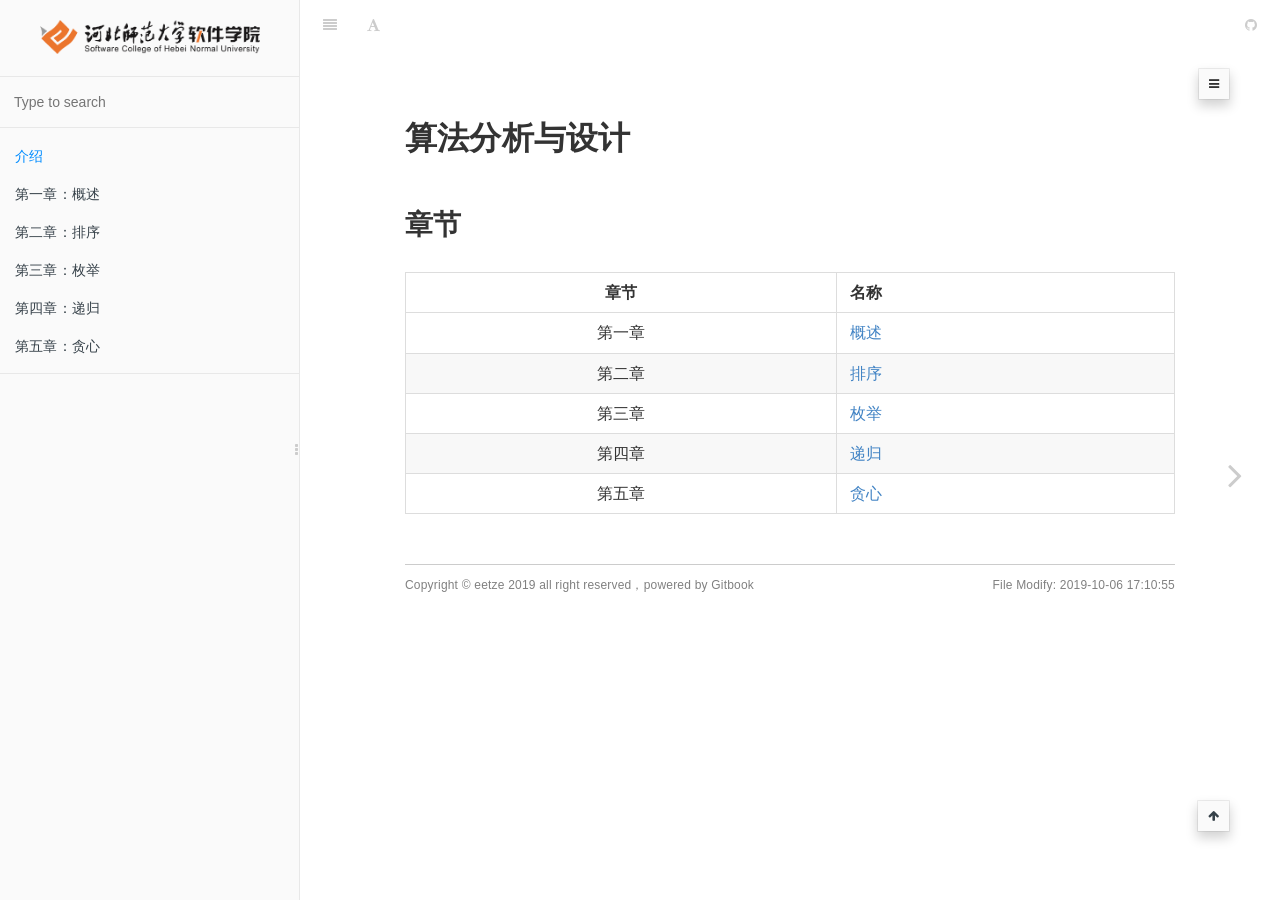
==== index.html @ c321160a "add line no" ====
<!DOCTYPE HTML>
<html lang="zh-hans" >
    <head>
        <title>介绍 · 算法分析与设计</title>
        <meta charset="UTF-8">
        <meta http-equiv="X-UA-Compatible" content="IE=edge" />
        <meta content="text/html; charset=utf-8" http-equiv="Content-Type">
        <meta name="description" content="">
        <meta name="generator" content="GitBook 3.0.0">
        <meta name="author" content="Eetze">
        
        
    
    <link rel="stylesheet" href="gitbook/style.css">

    
            
                
                <link rel="stylesheet" href="gitbook/gitbook-plugin-folding-chapters/folding-chapters.css">
                
            
                
                <link rel="stylesheet" href="gitbook/gitbook-plugin-prism/prism-ghcolors.css">
                
            
                
                <link rel="stylesheet" href="gitbook/gitbook-plugin-splitter/splitter.css">
                
            
                
                <link rel="stylesheet" href="gitbook/gitbook-plugin-search-plus/search.css">
                
            
                
                <link rel="stylesheet" href="gitbook/gitbook-plugin-anchor-navigation-ex/style/plugin.css">
                
            
                
                <link rel="stylesheet" href="gitbook/gitbook-plugin-fancybox/jquery.fancybox.css">
                
            
                
                <link rel="stylesheet" href="gitbook/gitbook-plugin-fancybox/jquery.fancybox-buttons.css">
                
            
                
                <link rel="stylesheet" href="gitbook/gitbook-plugin-insert-logo-link-style/plugin.css">
                
            
                
                <link rel="stylesheet" href="gitbook/gitbook-plugin-tbfed-pagefooter/footer.css">
                
            
                
                <link rel="stylesheet" href="gitbook/gitbook-plugin-code/plugin.css">
                
            
                
                <link rel="stylesheet" href="gitbook/gitbook-plugin-click-reveal/click_reveal.css">
                
            
                
                <link rel="stylesheet" href="gitbook/gitbook-plugin-accordion/accordion.css">
                
            
                
                <link rel="stylesheet" href="gitbook/gitbook-plugin-fontsettings/website.css">
                
            
        

    

    
        
        <link rel="stylesheet" href="styles/website.css">
        
    

        
    
    
    
    <meta name="HandheldFriendly" content="true"/>
    <meta name="viewport" content="width=device-width, initial-scale=1, user-scalable=no">
    <meta name="apple-mobile-web-app-capable" content="yes">
    <meta name="apple-mobile-web-app-status-bar-style" content="black">
    <link rel="apple-touch-icon-precomposed" sizes="152x152" href="gitbook/images/apple-touch-icon-precomposed-152.png">
    <link rel="shortcut icon" href="gitbook/images/favicon.ico" type="image/x-icon">

    
    <link rel="next" href="slides/ch01.html" />
    
    

    
        <link rel="shortcut icon" href='images/favicon.ico' type="image/x-icon">
    
    
        <link rel="bookmark" href='images/favicon.ico' type="image/x-icon">
    
    
        <link rel="apple-touch-icon" href='images/apple-touch-icon.png'>
    
    
        
        <link rel="apple-touch-icon" sizes="120x120" href="images/apple-touch-icon-120x120.png">
        
        <link rel="apple-touch-icon" sizes="180x180" href="images/apple-touch-icon-180x180.png">
        
    

    </head>
    <body>
        
<div class="book">
    <div class="book-summary">
        
            
<div id="book-search-input" role="search">
    <input type="text" placeholder="Type to search" />
</div>

            
                <nav role="navigation">
                


<ul class="summary">
    
    

    

    
        
        
    
        <li class="chapter active" data-level="1" data-path="./">
            
                <a href="./">
            
                    
                    介绍
            
                </a>
            

            
        </li>
    
        <li class="chapter " data-level="2" data-path="slides/ch01.html">
            
                <a href="slides/ch01.html">
            
                    
                    第一章：概述
            
                </a>
            

            
        </li>
    
        <li class="chapter " data-level="3" data-path="slides/ch02.html">
            
                <a href="slides/ch02.html">
            
                    
                    第二章：排序
            
                </a>
            

            
        </li>
    
        <li class="chapter " data-level="4" data-path="slides/ch03.html">
            
                <a href="slides/ch03.html">
            
                    
                    第三章：枚举
            
                </a>
            

            
        </li>
    
        <li class="chapter " data-level="5" data-path="slides/ch04.html">
            
                <a href="slides/ch04.html">
            
                    
                    第四章：递归
            
                </a>
            

            
        </li>
    
        <li class="chapter " data-level="6" data-path="slides/ch05.html">
            
                <a href="slides/ch05.html">
            
                    
                    第五章：贪心
            
                </a>
            

            
        </li>
    

    

    <li class="divider"></li>

    <li>
        <a href="https://www.gitbook.com" target="blank" class="gitbook-link">
            Published with GitBook
        </a>
    </li>
</ul>


                </nav>
            
        
    </div>

    <div class="book-body">
        
            <div class="body-inner">
                
                    

<div class="book-header" role="navigation">
    

    <!-- Title -->
    <h1>
        <i class="fa fa-circle-o-notch fa-spin"></i>
        <a href="." >介绍</a>
    </h1>
</div>




                    <div class="page-wrapper" tabindex="-1" role="main">
                        <div class="page-inner">
                            
<div class="search-plus" id="book-search-results">
    <div class="search-noresults">
    
                                <section class="normal markdown-section">
                                
                                <div id="anchor-navigation-ex-navbar"><i class="fa fa-navicon"></i><ul><li><span class="title-icon "></span><a href="#&#x7B97;&#x6CD5;&#x5206;&#x6790;&#x4E0E;&#x8BBE;&#x8BA1;"><b></b>&#x7B97;&#x6CD5;&#x5206;&#x6790;&#x4E0E;&#x8BBE;&#x8BA1;</a></li><ul><li><span class="title-icon "></span><a href="#&#x7AE0;&#x8282;"><b></b>&#x7AE0;&#x8282;</a></li></ul></ul></div><a href="#&#x7B97;&#x6CD5;&#x5206;&#x6790;&#x4E0E;&#x8BBE;&#x8BA1;" id="anchorNavigationExGoTop"><i class="fa fa-arrow-up"></i></a><h1 id="&#x7B97;&#x6CD5;&#x5206;&#x6790;&#x4E0E;&#x8BBE;&#x8BA1;"><a name="&#x7B97;&#x6CD5;&#x5206;&#x6790;&#x4E0E;&#x8BBE;&#x8BA1;" class="anchor-navigation-ex-anchor" href="#&#x7B97;&#x6CD5;&#x5206;&#x6790;&#x4E0E;&#x8BBE;&#x8BA1;"><i class="fa fa-link" aria-hidden="true"></i></a>&#x7B97;&#x6CD5;&#x5206;&#x6790;&#x4E0E;&#x8BBE;&#x8BA1;</h1>
<h2 id="&#x7AE0;&#x8282;"><a name="&#x7AE0;&#x8282;" class="anchor-navigation-ex-anchor" href="#&#x7AE0;&#x8282;"><i class="fa fa-link" aria-hidden="true"></i></a>&#x7AE0;&#x8282;</h2>
<table>
<thead>
<tr>
<th style="text-align:center">&#x7AE0;&#x8282;</th>
<th style="text-align:left">&#x540D;&#x79F0;</th>
</tr>
</thead>
<tbody>
<tr>
<td style="text-align:center">&#x7B2C;&#x4E00;&#x7AE0;</td>
<td style="text-align:left"><a href="slides/ch01.html">&#x6982;&#x8FF0;</a></td>
</tr>
<tr>
<td style="text-align:center">&#x7B2C;&#x4E8C;&#x7AE0;</td>
<td style="text-align:left"><a href="slides/ch02.html">&#x6392;&#x5E8F;</a></td>
</tr>
<tr>
<td style="text-align:center">&#x7B2C;&#x4E09;&#x7AE0;</td>
<td style="text-align:left"><a href="slides/ch03.html">&#x679A;&#x4E3E;</a></td>
</tr>
<tr>
<td style="text-align:center">&#x7B2C;&#x56DB;&#x7AE0;</td>
<td style="text-align:left"><a href="slides/ch04.html">&#x9012;&#x5F52;</a></td>
</tr>
<tr>
<td style="text-align:center">&#x7B2C;&#x4E94;&#x7AE0;</td>
<td style="text-align:left"><a href="slides/ch05.html">&#x8D2A;&#x5FC3;</a></td>
</tr>
</tbody>
</table>
<footer class="page-footer"><span class="copyright">Copyright &#xA9; eetze 2019 all right reserved&#xFF0C;powered by Gitbook</span><span class="footer-modification">File Modify: 
2019-10-06 17:10:55
</span></footer>
                                
                                </section>
                            
    </div>
    <div class="search-results">
        <div class="has-results">
            
            <h1 class="search-results-title"><span class='search-results-count'></span> results matching "<span class='search-query'></span>"</h1>
            <ul class="search-results-list"></ul>
            
        </div>
        <div class="no-results">
            
            <h1 class="search-results-title">No results matching "<span class='search-query'></span>"</h1>
            
        </div>
    </div>
</div>

                        </div>
                    </div>
                
            </div>

            
                
                
                <a href="slides/ch01.html" class="navigation navigation-next navigation-unique" aria-label="Next page: 第一章：概述">
                    <i class="fa fa-angle-right"></i>
                </a>
                
            
        
    </div>

    <script>
        var gitbook = gitbook || [];
        gitbook.push(function() {
            gitbook.page.hasChanged({"page":{"title":"介绍","level":"1","depth":0,"next":{"title":"第一章：概述","level":"2","depth":0,"path":"slides/ch01.md","ref":"slides/ch01.md","articles":[]},"dir":"ltr"},"config":{"plugins":["favicon","-sharing","folding-chapters","-highlight","prism","prism-themes","splitter","-lunr","-search","search-plus","github","anchor-navigation-ex","fancybox","insert-logo-link-style","mathjax","tbfed-pagefooter@^0.0.1","code","click-reveal","accordion","livereload"],"styles":{"website":"styles/website.css"},"pluginsConfig":{"tbfed-pagefooter":{"copyright":"Copyright © eetze 2019"},"prism":{"css":["prism-themes/themes/prism-ghcolors.css"],"lang":{"Java":"java","XML":"xml"}},"fancybox":{"helpers":{"buttons":{}}},"github":{"url":"https://github.com/edu2act/course-algorithm"},"livereload":{},"splitter":{},"accordion":{},"insert-logo-link-style":{"src":"images/logo.png","style":"background: none; width: 220px;","link":"http://github.com/edu2act","target":""},"code":{"copyButtons":true},"fontsettings":{"theme":"white","family":"sans","size":2},"folding-chapters":{},"click-reveal":{},"anchor-navigation-ex":{"associatedWithSummary":false,"showLevel":false,"multipleH1":false,"float":{"floatIcon":"fa fa-navicon","level1Icon":"","level2Icon":"","level3Icon":"","showLevelIcon":false},"mode":"float","pageTop":{"level1Icon":"","level2Icon":"","level3Icon":"","showLevelIcon":false},"printLog":false,"showGoTop":true},"favicon":{"shortcut":"images/favicon.ico","bookmark":"images/favicon.ico","appleTouch":"images/apple-touch-icon.png","appleTouchMore":{"120x120":"images/apple-touch-icon-120x120.png","180x180":"images/apple-touch-icon-180x180.png"}},"prism-themes":{},"mathjax":{"forceSVG":false,"version":"2.6-latest"},"theme-default":{"showLevel":false,"styles":{"website":"styles/website.css","pdf":"styles/pdf.css","epub":"styles/epub.css","mobi":"styles/mobi.css","ebook":"styles/ebook.css","print":"styles/print.css"}},"search-plus":{}},"theme":"default","author":"Eetze","pdf":{"pageNumbers":true,"fontSize":12,"fontFamily":"Arial","paperSize":"a4","chapterMark":"pagebreak","pageBreaksBefore":"/","margin":{"right":62,"left":62,"top":56,"bottom":56}},"structure":{"langs":"LANGS.md","readme":"README.md","glossary":"GLOSSARY.md","summary":"SUMMARY.md"},"variables":{},"title":"算法分析与设计","language":"zh-hans","gitbook":">=3.0.0","description":"算法分析与设计"},"file":{"path":"README.md","mtime":"2019-10-06T09:10:55.022Z","type":"markdown"},"gitbook":{"version":"3.0.0","time":"2019-10-08T08:25:21.121Z"},"basePath":".","book":{"language":""}});
        });
    </script>
</div>

        
    <script src="gitbook/gitbook.js"></script>
    <script src="gitbook/theme.js"></script>
    
        
        <script src="gitbook/gitbook-plugin-folding-chapters/folding-chapters.js"></script>
        
    
        
        <script src="gitbook/gitbook-plugin-splitter/splitter.js"></script>
        
    
        
        <script src="gitbook/gitbook-plugin-search-plus/jquery.mark.min.js"></script>
        
    
        
        <script src="gitbook/gitbook-plugin-search-plus/search.js"></script>
        
    
        
        <script src="gitbook/gitbook-plugin-github/plugin.js"></script>
        
    
        
        <script src="gitbook/gitbook-plugin-fancybox/jquery.min.js"></script>
        
    
        
        <script src="gitbook/gitbook-plugin-fancybox/jquery.mousewheel.pack.js"></script>
        
    
        
        <script src="gitbook/gitbook-plugin-fancybox/jquery.fancybox.pack.js"></script>
        
    
        
        <script src="gitbook/gitbook-plugin-fancybox/jquery.fancybox-buttons.js"></script>
        
    
        
        <script src="gitbook/gitbook-plugin-fancybox/plugin.js"></script>
        
    
        
        <script src="gitbook/gitbook-plugin-insert-logo-link-style/plugin.js"></script>
        
    
        
        <script src="https://cdn.mathjax.org/mathjax/2.6-latest/MathJax.js?config=TeX-AMS-MML_HTMLorMML"></script>
        
    
        
        <script src="gitbook/gitbook-plugin-mathjax/plugin.js"></script>
        
    
        
        <script src="gitbook/gitbook-plugin-code/plugin.js"></script>
        
    
        
        <script src="gitbook/gitbook-plugin-click-reveal/click_reveal.js"></script>
        
    
        
        <script src="gitbook/gitbook-plugin-accordion/accordionSelector.js"></script>
        
    
        
        <script src="gitbook/gitbook-plugin-livereload/plugin.js"></script>
        
    
        
        <script src="gitbook/gitbook-plugin-fontsettings/buttons.js"></script>
        
    

    </body>
</html>
---- gitbook/gitbook-plugin-folding-chapters/folding-chapters.css ----
.book .book-summary .chapter > .articles {
	overflow: hidden;
	max-height: 0px;
}

.book .book-summary .chapter.expanded > .articles {
	max-height: 9999px;
}

.book .book-summary ul.summary li a,
.book .book-summary ul.summary li span {
	cursor: pointer;
}

.book .book-summary .exc-trigger:before {
  	content: "\f054";
}

.book .book-summary .expanded > a .exc-trigger:before,
.book .book-summary .expanded > span .exc-trigger:before {
	content: "\f078";
}
---- gitbook/gitbook-plugin-splitter/splitter.css ----
.divider-content-summary {
    position: absolute;
    top: 0;
    right: 0;
    height: 100%;
    width: 5px;
	display: table;
	cursor: col-resize;
    color: #ccc;
    -webkit-transition: color 350ms ease;
    -moz-transition: color 350ms ease;
    -o-transition: color 350ms ease;
    transition: color 350ms ease
}
.divider-content-summary:hover {
    color: #444;
}
    .divider-content-summary__icon {
        display: table-cell;
        vertical-align: middle;
        text-align: center;
    }
---- gitbook/gitbook-plugin-search-plus/search.css ----
/*
    This CSS only styled the search results section, not the search input
    It defines the basic interraction to hide content when displaying results, etc
*/
#book-search-input {
  background: inherit;
}
#book-search-results .search-results {
  display: none;
}
#book-search-results .search-results ul.search-results-list {
  list-style-type: none;
  padding-left: 0;
}
#book-search-results .search-results ul.search-results-list li {
  margin-bottom: 1.5rem;
  padding-bottom: 0.5rem;
  /* Highlight results */
}
#book-search-results .search-results ul.search-results-list li p em {
  background-color: rgba(255, 220, 0, 0.4);
  font-style: normal;
}
#book-search-results .search-results .no-results {
  display: none;
}
#book-search-results.open .search-results {
  display: block;
}
#book-search-results.open .search-noresults {
  display: none;
}
#book-search-results.no-results .search-results .has-results {
  display: none;
}
#book-search-results.no-results .search-results .no-results {
  display: block;
}
#book-search-results span.search-highlight-keyword {
  background: #ff0;
}
#book-search-results.search-plus .search-results .has-results .search-results-item {
  color: inherit;
}
---- gitbook/gitbook-plugin-anchor-navigation-ex/style/plugin.css ----
/** 浮动导航 */
#anchor-navigation-ex-navbar {
    background-color: #fafafa;
    border: 1px solid rgba(0, 0, 0, .07);
    border-radius: 1px;
    -webkit-box-shadow: 0 6px 12px rgba(0, 0, 0, .175);
    box-shadow: 0 6px 12px rgba(0, 0, 0, .175);
    background-clip: padding-box;
    padding: 5px 10px;
    position: fixed;
    /*background-color: rgba(255,255,255,0.98);*/
    right: 50px;
    top: 68px;
    font-size: 12px;
    white-space: nowrap;
    z-index: 999;
    cursor: pointer;
    text-align: right;
    max-height: 70%;
    overflow-y: auto;
    overflow-x: hidden;
}

#anchor-navigation-ex-navbar ul {
    display: none;
    text-align: left;
    padding-right: 10px;
    padding-left: 10px;
    list-style-type: none;
}

#anchor-navigation-ex-navbar:hover ul {
    display: block;
}

#anchor-navigation-ex-navbar ul li a {
    text-decoration: none;
    border-bottom: none;
    font-size: 14px;
    color: #364149;
    background: 0 0;
    text-overflow: ellipsis;
    overflow: hidden;
    white-space: nowrap;
    position: relative;
}

#anchor-navigation-ex-navbar ul li a:hover {
    text-decoration: underline;
}

#anchor-navigation-ex-navbar ul li .title-icon {
    padding-right: 4px;
}

/*对应官网皮肤主题颜色*/
.book.color-theme-1 #anchor-navigation-ex-navbar {
    background-color: #111111;
    border-color: #7e888b;
    color: #afa790;
}

.book.color-theme-1 #anchor-navigation-ex-navbar ul li a {
    color: #877f6a;
}

.book.color-theme-2 #anchor-navigation-ex-navbar {
    background-color: #2d3143;
    border-color: #272a3a;
    color: #bcc1d2;
}

.book.color-theme-2 #anchor-navigation-ex-navbar ul li a {
    color: #c1c6d7;
}

/* 返回顶部 */
#anchorNavigationExGoTop {
    position: fixed;
    right: 50px;
    bottom: 68px;
    background-color: #fafafa;
    border: 1px solid rgba(0, 0, 0, .07);
    border-radius: 1px;
    -webkit-box-shadow: 0 6px 12px rgba(0, 0, 0, .175);
    box-shadow: 0 6px 12px rgba(0, 0, 0, .175);
    background-clip: padding-box;
    z-index: 999;
    cursor: pointer;
    font-size: 12px;
    padding: 5px 10px;
    color: #364149;
}
/*对应官网皮肤主题颜色*/
.book.color-theme-1 #anchorNavigationExGoTop {
    background-color: #111111;
    border-color: #7e888b;
    color: #afa790;
}

.book.color-theme-2 #anchorNavigationExGoTop {
    background-color: #2d3143;
    border-color: #272a3a;
    color: #bcc1d2;
}

a.anchor-navigation-ex-anchor {
    color: inherit !important;
    display: none;
    margin-left: -30px;
    padding-left: 40px;
    cursor: pointer;
    position: absolute;
    top: 0;
    left: 0;
    bottom: 0;
}

a.anchor-navigation-ex-anchor i {
    margin-left: -30px;
    /*color: #000;*/
    vertical-align: middle;
    font-size: 16px !important;
}

h1, h2, h3, h4, h5, h6 {
    position: relative;
}

h1:hover a.anchor-navigation-ex-anchor, h2:hover a.anchor-navigation-ex-anchor, h3:hover a.anchor-navigation-ex-anchor,
h4:hover a.anchor-navigation-ex-anchor, h5:hover a.anchor-navigation-ex-anchor, h6:hover a.anchor-navigation-ex-anchor {
    display: inline-block;
}

.book .book-body .page-wrapper .page-inner section.normal {
    overflow: visible;
}

/* 页面内顶部固定导航  */
#anchor-navigation-ex-pagetop-navbar{
    border: 1px solid rgba(0, 0, 0, .07);
    border-radius: 1px;
    background-clip: padding-box;
    padding: 5px 10px;
    background-color: #fafafa;
    font-size: 12px;
}

#anchor-navigation-ex-pagetop-navbar ul {
    text-align: left;
    padding-right: 10px;
    padding-left: 10px;
    list-style-type: none;
}

#anchor-navigation-ex-pagetop-navbar:hover ul {
    display: block;
}

#anchor-navigation-ex-pagetop-navbar ul li a {
    text-decoration: none;
    border-bottom: none;
    font-size: 14px;
    color: #364149;
    background: 0 0;
    text-overflow: ellipsis;
    overflow: hidden;
    white-space: nowrap;
    position: relative;
}

#anchor-navigation-ex-pagetop-navbar ul li a:hover {
    text-decoration: underline;
}

#anchor-navigation-ex-pagetop-navbar ul li .title-icon {
    padding-right: 4px;
}

/*对应官网皮肤主题颜色*/
.book.color-theme-1 #anchor-navigation-ex-pagetop-navbar {
    background-color: #111111;
    border-color: #7e888b;
    color: #afa790;
}

.book.color-theme-1 #anchor-navigation-ex-pagetop-navbar ul li a {
    color: #877f6a;
}

.book.color-theme-2 #anchor-navigation-ex-pagetop-navbar {
    background-color: #2d3143;
    border-color: #272a3a;
    color: #bcc1d2;
}

.book.color-theme-2 #anchor-navigation-ex-pagetop-navbar ul li a {
    color: #c1c6d7;
}
---- gitbook/gitbook-plugin-insert-logo-link-style/plugin.css ----
.book .book-summary .book-logo {
    display: block;
    text-align: center;
    padding: 20px;
}
---- gitbook/gitbook-plugin-tbfed-pagefooter/footer.css ----
.page-footer {
  margin-top: 50px;
  border-top: 1px solid #ccc;
  overflow: hidden;
  padding: 10px 0;
  font-size: 12px;
  color: #808080;
}
.page-footer a {
  color: #808080!important;
  text-decoration: underline!important;
}
.footer-modification {
  float: right;
}
---- gitbook/gitbook-plugin-code/plugin.css ----
#code-textarea {
  height: 0;
  position: fixed;
  top: -1000px;
  width: 0;
}

.code-wrapper {
  position: relative;
}

.code-wrapper i {
  color: #c1c7cd;
  cursor: pointer;
  font-size: 12px;
  font-weight: bold;
  position: absolute;
  right: 1em;
  top: 1em;
}

.code-wrapper pre {
  background: #f7f8f9;
  border-radius: 3px;
  counter-reset: line;
  font-size: 15px;
}

.code-wrapper pre > code > span.code-line:before {
  counter-increment: line;
  color: #c1c7cd;
  content: counter(line);
  display: inline-block;
  font-size: 12px;
  margin-right: 1.5em;
  width: 1em;
}
---- gitbook/gitbook-plugin-accordion/accordion.css ----
.accordion {
	max-height: 500px;
	margin-bottom: 5px;
	border: 1px solid #e8e8e8;
	overflow: hidden;
	transition: max-height 250ms ease-out;
}

.accordionClose {
	max-height: 32px;
}

.accordionButton {
	display: flex;
	justify-content: space-between;
	height: 30px;
	padding: 2px 10px 0px 10px;
	background-color: #fafafa;
	border: 0px;
	text-align: left;
	cursor: pointer;
}

.accordionTitle {
	display: flex;
	align-items: center;
	color: #808080;
}

.accordionSpinnerBox {
	padding-top: 10px;
	transform: rotate(0deg);
	transition: all 250ms linear;
}


.accordionClose .accordionSpinnerBox {
	transform: rotate(-180deg);
	padding-top: 13px;
}

.accordionSpinner {
	width: 10px;
	height: 10px;
	border-left: 2px solid black;
	border-top: 2px solid black;
	transform: rotate(45deg);
}

.accordionContent {
	margin: 10px;
	min-height: 10px;
	max-height: 450px;
	overflow: auto;
}
---- gitbook/gitbook-plugin-fontsettings/website.css ----
/*
 * Theme 1
 */
.color-theme-1 .dropdown-menu {
  background-color: #111111;
  border-color: #7e888b;
}
.color-theme-1 .dropdown-menu .dropdown-caret .caret-inner {
  border-bottom: 9px solid #111111;
}
.color-theme-1 .dropdown-menu .buttons {
  border-color: #7e888b;
}
.color-theme-1 .dropdown-menu .button {
  color: #afa790;
}
.color-theme-1 .dropdown-menu .button:hover {
  color: #73553c;
}
/*
 * Theme 2
 */
.color-theme-2 .dropdown-menu {
  background-color: #2d3143;
  border-color: #272a3a;
}
.color-theme-2 .dropdown-menu .dropdown-caret .caret-inner {
  border-bottom: 9px solid #2d3143;
}
.color-theme-2 .dropdown-menu .buttons {
  border-color: #272a3a;
}
.color-theme-2 .dropdown-menu .button {
  color: #62677f;
}
.color-theme-2 .dropdown-menu .button:hover {
  color: #f4f4f5;
}
.book .book-header .font-settings .font-enlarge {
  line-height: 30px;
  font-size: 1.4em;
}
.book .book-header .font-settings .font-reduce {
  line-height: 30px;
  font-size: 1em;
}
.book.color-theme-1 .book-body {
  color: #704214;
  background: #f3eacb;
}
.book.color-theme-1 .book-body .page-wrapper .page-inner section {
  background: #f3eacb;
}
.book.color-theme-2 .book-body {
  color: #bdcadb;
  background: #1c1f2b;
}
.book.color-theme-2 .book-body .page-wrapper .page-inner section {
  background: #1c1f2b;
}
.book.font-size-0 .book-body .page-inner section {
  font-size: 1.2rem;
}
.book.font-size-1 .book-body .page-inner section {
  font-size: 1.4rem;
}
.book.font-size-2 .book-body .page-inner section {
  font-size: 1.6rem;
}
.book.font-size-3 .book-body .page-inner section {
  font-size: 2.2rem;
}
.book.font-size-4 .book-body .page-inner section {
  font-size: 4rem;
}
.book.font-family-0 {
  font-family: Georgia, serif;
}
.book.font-family-1 {
  font-family: "Helvetica Neue", Helvetica, Arial, sans-serif;
}
.book.color-theme-1 .book-body .page-wrapper .page-inner section.normal {
  color: #704214;
}
.book.color-theme-1 .book-body .page-wrapper .page-inner section.normal a {
  color: inherit;
}
.book.color-theme-1 .book-body .page-wrapper .page-inner section.normal h1,
.book.color-theme-1 .book-body .page-wrapper .page-inner section.normal h2,
.book.color-theme-1 .book-body .page-wrapper .page-inner section.normal h3,
.book.color-theme-1 .book-body .page-wrapper .page-inner section.normal h4,
.book.color-theme-1 .book-body .page-wrapper .page-inner section.normal h5,
.book.color-theme-1 .book-body .page-wrapper .page-inner section.normal h6 {
  color: inherit;
}
.book.color-theme-1 .book-body .page-wrapper .page-inner section.normal h1,
.book.color-theme-1 .book-body .page-wrapper .page-inner section.normal h2 {
  border-color: inherit;
}
.book.color-theme-1 .book-body .page-wrapper .page-inner section.normal h6 {
  color: inherit;
}
.book.color-theme-1 .book-body .page-wrapper .page-inner section.normal hr {
  background-color: inherit;
}
.book.color-theme-1 .book-body .page-wrapper .page-inner section.normal blockquote {
  border-color: inherit;
}
.book.color-theme-1 .book-body .page-wrapper .page-inner section.normal pre,
.book.color-theme-1 .book-body .page-wrapper .page-inner section.normal code {
  background: #fdf6e3;
  color: #657b83;
  border-color: #f8df9c;
}
.book.color-theme-1 .book-body .page-wrapper .page-inner section.normal .highlight {
  background-color: inherit;
}
.book.color-theme-1 .book-body .page-wrapper .page-inner section.normal table th,
.book.color-theme-1 .book-body .page-wrapper .page-inner section.normal table td {
  border-color: #f5d06c;
}
.book.color-theme-1 .book-body .page-wrapper .page-inner section.normal table tr {
  color: inherit;
  background-color: #fdf6e3;
  border-color: #444444;
}
.book.color-theme-1 .book-body .page-wrapper .page-inner section.normal table tr:nth-child(2n) {
  background-color: #fbeecb;
}
.book.color-theme-2 .book-body .page-wrapper .page-inner section.normal {
  color: #bdcadb;
}
.book.color-theme-2 .book-body .page-wrapper .page-inner section.normal a {
  color: #3eb1d0;
}
.book.color-theme-2 .book-body .page-wrapper .page-inner section.normal h1,
.book.color-theme-2 .book-body .page-wrapper .page-inner section.normal h2,
.book.color-theme-2 .book-body .page-wrapper .page-inner section.normal h3,
.book.color-theme-2 .book-body .page-wrapper .page-inner section.normal h4,
.book.color-theme-2 .book-body .page-wrapper .page-inner section.normal h5,
.book.color-theme-2 .book-body .page-wrapper .page-inner section.normal h6 {
  color: #fffffa;
}
.book.color-theme-2 .book-body .page-wrapper .page-inner section.normal h1,
.book.color-theme-2 .book-body .page-wrapper .page-inner section.normal h2 {
  border-color: #373b4e;
}
.book.color-theme-2 .book-body .page-wrapper .page-inner section.normal h6 {
  color: #373b4e;
}
.book.color-theme-2 .book-body .page-wrapper .page-inner section.normal hr {
  background-color: #373b4e;
}
.book.color-theme-2 .book-body .page-wrapper .page-inner section.normal blockquote {
  border-color: #373b4e;
}
.book.color-theme-2 .book-body .page-wrapper .page-inner section.normal pre,
.book.color-theme-2 .book-body .page-wrapper .page-inner section.normal code {
  color: #9dbed8;
  background: #2d3143;
  border-color: #2d3143;
}
.book.color-theme-2 .book-body .page-wrapper .page-inner section.normal .highlight {
  background-color: #282a39;
}
.book.color-theme-2 .book-body .page-wrapper .page-inner section.normal table th,
.book.color-theme-2 .book-body .page-wrapper .page-inner section.normal table td {
  border-color: #3b3f54;
}
.book.color-theme-2 .book-body .page-wrapper .page-inner section.normal table tr {
  color: #b6c2d2;
  background-color: #2d3143;
  border-color: #3b3f54;
}
.book.color-theme-2 .book-body .page-wrapper .page-inner section.normal table tr:nth-child(2n) {
  background-color: #35394b;
}
.book.color-theme-1 .book-header {
  color: #afa790;
  background: transparent;
}
.book.color-theme-1 .book-header .btn {
  color: #afa790;
}
.book.color-theme-1 .book-header .btn:hover {
  color: #73553c;
  background: none;
}
.book.color-theme-1 .book-header h1 {
  color: #704214;
}
.book.color-theme-2 .book-header {
  color: #7e888b;
  background: transparent;
}
.book.color-theme-2 .book-header .btn {
  color: #3b3f54;
}
.book.color-theme-2 .book-header .btn:hover {
  color: #fffff5;
  background: none;
}
.book.color-theme-2 .book-header h1 {
  color: #bdcadb;
}
.book.color-theme-1 .book-body .navigation {
  color: #afa790;
}
.book.color-theme-1 .book-body .navigation:hover {
  color: #73553c;
}
.book.color-theme-2 .book-body .navigation {
  color: #383f52;
}
.book.color-theme-2 .book-body .navigation:hover {
  color: #fffff5;
}
/*
 * Theme 1
 */
.book.color-theme-1 .book-summary {
  color: #afa790;
  background: #111111;
  border-right: 1px solid rgba(0, 0, 0, 0.07);
}
.book.color-theme-1 .book-summary .book-search {
  background: transparent;
}
.book.color-theme-1 .book-summary .book-search input,
.book.color-theme-1 .book-summary .book-search input:focus {
  border: 1px solid transparent;
}
.book.color-theme-1 .book-summary ul.summary li.divider {
  background: #7e888b;
  box-shadow: none;
}
.book.color-theme-1 .book-summary ul.summary li i.fa-check {
  color: #33cc33;
}
.book.color-theme-1 .book-summary ul.summary li.done > a {
  color: #877f6a;
}
.book.color-theme-1 .book-summary ul.summary li a,
.book.color-theme-1 .book-summary ul.summary li span {
  color: #877f6a;
  background: transparent;
  font-weight: normal;
}
.book.color-theme-1 .book-summary ul.summary li.active > a,
.book.color-theme-1 .book-summary ul.summary li a:hover {
  color: #704214;
  background: transparent;
  font-weight: normal;
}
/*
 * Theme 2
 */
.book.color-theme-2 .book-summary {
  color: #bcc1d2;
  background: #2d3143;
  border-right: none;
}
.book.color-theme-2 .book-summary .book-search {
  background: transparent;
}
.book.color-theme-2 .book-summary .book-search input,
.book.color-theme-2 .book-summary .book-search input:focus {
  border: 1px solid transparent;
}
.book.color-theme-2 .book-summary ul.summary li.divider {
  background: #272a3a;
  box-shadow: none;
}
.book.color-theme-2 .book-summary ul.summary li i.fa-check {
  color: #33cc33;
}
.book.color-theme-2 .book-summary ul.summary li.done > a {
  color: #62687f;
}
.book.color-theme-2 .book-summary ul.summary li a,
.book.color-theme-2 .book-summary ul.summary li span {
  color: #c1c6d7;
  background: transparent;
  font-weight: 600;
}
.book.color-theme-2 .book-summary ul.summary li.active > a,
.book.color-theme-2 .book-summary ul.summary li a:hover {
  color: #f4f4f5;
  background: #252737;
  font-weight: 600;
}
---- styles/website.css ----
.gitbook-link {
    display: none !important;
}
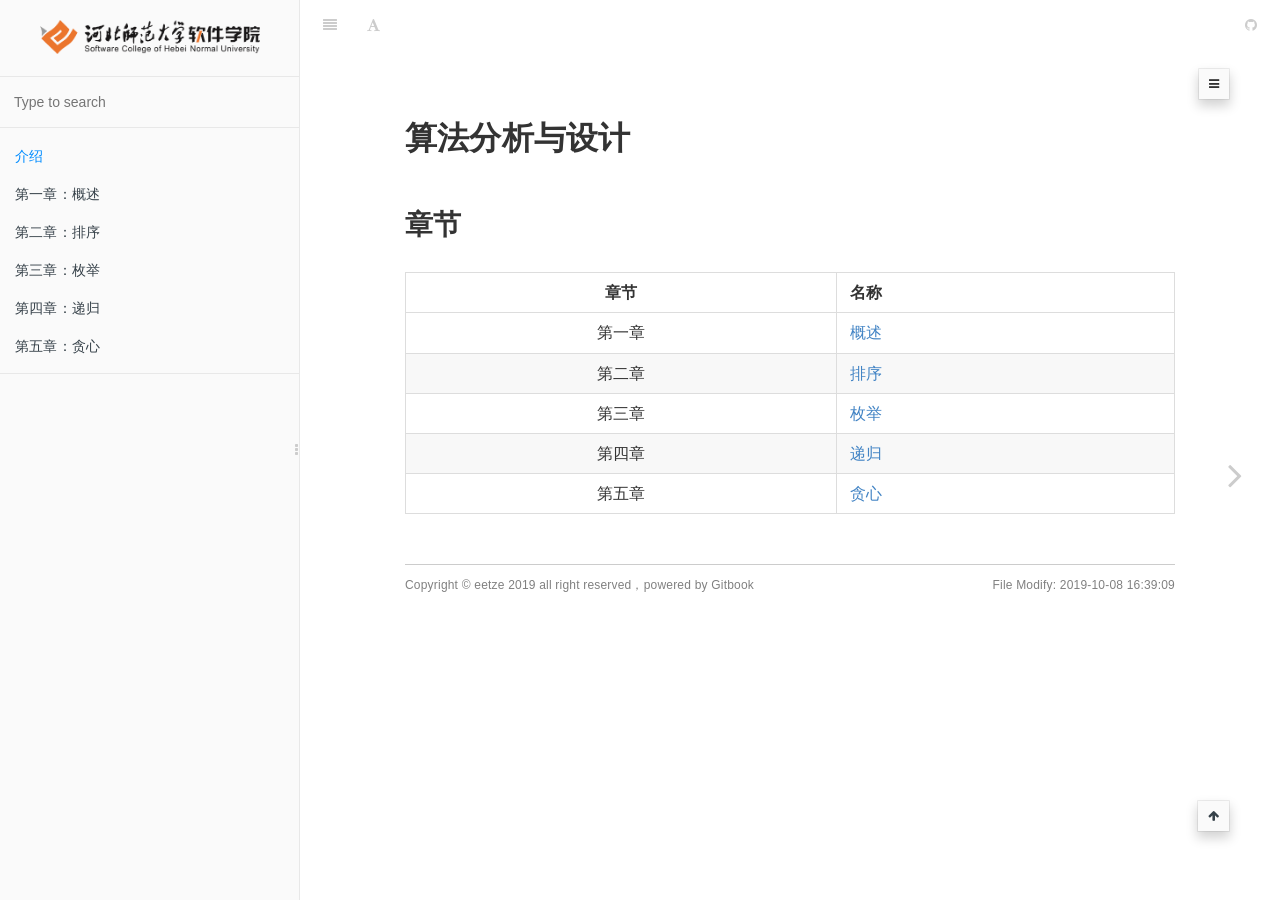
==== commit f8d15617: "update ch05" ====
--- a/index.html
+++ b/index.html
@@ -293,7 +293,7 @@
 </tbody>
 </table>
 <footer class="page-footer"><span class="copyright">Copyright &#xA9; eetze 2019 all right reserved&#xFF0C;powered by Gitbook</span><span class="footer-modification">File Modify: 
-2019-10-06 17:10:55
+2019-10-08 16:39:09
 </span></footer>
                                 
                                 </section>
@@ -333,7 +333,7 @@
     <script>
         var gitbook = gitbook || [];
         gitbook.push(function() {
-            gitbook.page.hasChanged({"page":{"title":"介绍","level":"1","depth":0,"next":{"title":"第一章：概述","level":"2","depth":0,"path":"slides/ch01.md","ref":"slides/ch01.md","articles":[]},"dir":"ltr"},"config":{"plugins":["favicon","-sharing","folding-chapters","-highlight","prism","prism-themes","splitter","-lunr","-search","search-plus","github","anchor-navigation-ex","fancybox","insert-logo-link-style","mathjax","tbfed-pagefooter@^0.0.1","code","click-reveal","accordion","livereload"],"styles":{"website":"styles/website.css"},"pluginsConfig":{"tbfed-pagefooter":{"copyright":"Copyright © eetze 2019"},"prism":{"css":["prism-themes/themes/prism-ghcolors.css"],"lang":{"Java":"java","XML":"xml"}},"fancybox":{"helpers":{"buttons":{}}},"github":{"url":"https://github.com/edu2act/course-algorithm"},"livereload":{},"splitter":{},"accordion":{},"insert-logo-link-style":{"src":"images/logo.png","style":"background: none; width: 220px;","link":"http://github.com/edu2act","target":""},"code":{"copyButtons":true},"fontsettings":{"theme":"white","family":"sans","size":2},"folding-chapters":{},"click-reveal":{},"anchor-navigation-ex":{"associatedWithSummary":false,"showLevel":false,"multipleH1":false,"float":{"floatIcon":"fa fa-navicon","level1Icon":"","level2Icon":"","level3Icon":"","showLevelIcon":false},"mode":"float","pageTop":{"level1Icon":"","level2Icon":"","level3Icon":"","showLevelIcon":false},"printLog":false,"showGoTop":true},"favicon":{"shortcut":"images/favicon.ico","bookmark":"images/favicon.ico","appleTouch":"images/apple-touch-icon.png","appleTouchMore":{"120x120":"images/apple-touch-icon-120x120.png","180x180":"images/apple-touch-icon-180x180.png"}},"prism-themes":{},"mathjax":{"forceSVG":false,"version":"2.6-latest"},"theme-default":{"showLevel":false,"styles":{"website":"styles/website.css","pdf":"styles/pdf.css","epub":"styles/epub.css","mobi":"styles/mobi.css","ebook":"styles/ebook.css","print":"styles/print.css"}},"search-plus":{}},"theme":"default","author":"Eetze","pdf":{"pageNumbers":true,"fontSize":12,"fontFamily":"Arial","paperSize":"a4","chapterMark":"pagebreak","pageBreaksBefore":"/","margin":{"right":62,"left":62,"top":56,"bottom":56}},"structure":{"langs":"LANGS.md","readme":"README.md","glossary":"GLOSSARY.md","summary":"SUMMARY.md"},"variables":{},"title":"算法分析与设计","language":"zh-hans","gitbook":">=3.0.0","description":"算法分析与设计"},"file":{"path":"README.md","mtime":"2019-10-06T09:10:55.022Z","type":"markdown"},"gitbook":{"version":"3.0.0","time":"2019-10-08T08:25:21.121Z"},"basePath":".","book":{"language":""}});
+            gitbook.page.hasChanged({"page":{"title":"介绍","level":"1","depth":0,"next":{"title":"第一章：概述","level":"2","depth":0,"path":"slides/ch01.md","ref":"slides/ch01.md","articles":[]},"dir":"ltr"},"config":{"plugins":["favicon","-sharing","folding-chapters","-highlight","prism","prism-themes","splitter","-lunr","-search","search-plus","github","anchor-navigation-ex","fancybox","insert-logo-link-style","mathjax","tbfed-pagefooter@^0.0.1","code","click-reveal","accordion"],"styles":{"website":"styles/website.css"},"pluginsConfig":{"tbfed-pagefooter":{"copyright":"Copyright © eetze 2019"},"prism":{"css":["prism-themes/themes/prism-ghcolors.css"],"lang":{"Java":"java","XML":"xml"}},"fancybox":{"helpers":{"buttons":{}}},"github":{"url":"https://github.com/edu2act/course-algorithm"},"splitter":{},"accordion":{},"insert-logo-link-style":{"src":"images/logo.png","style":"background: none; width: 220px;","link":"http://github.com/edu2act","target":""},"code":{"copyButtons":true},"fontsettings":{"theme":"white","family":"sans","size":2},"folding-chapters":{},"click-reveal":{},"anchor-navigation-ex":{"associatedWithSummary":false,"showLevel":false,"multipleH1":false,"float":{"floatIcon":"fa fa-navicon","level1Icon":"","level2Icon":"","level3Icon":"","showLevelIcon":false},"mode":"float","pageTop":{"level1Icon":"","level2Icon":"","level3Icon":"","showLevelIcon":false},"printLog":false,"showGoTop":true},"favicon":{"shortcut":"images/favicon.ico","bookmark":"images/favicon.ico","appleTouch":"images/apple-touch-icon.png","appleTouchMore":{"120x120":"images/apple-touch-icon-120x120.png","180x180":"images/apple-touch-icon-180x180.png"}},"prism-themes":{},"mathjax":{"forceSVG":false,"version":"2.6-latest"},"theme-default":{"showLevel":false,"styles":{"website":"styles/website.css","pdf":"styles/pdf.css","epub":"styles/epub.css","mobi":"styles/mobi.css","ebook":"styles/ebook.css","print":"styles/print.css"}},"search-plus":{}},"theme":"default","author":"Eetze","pdf":{"pageNumbers":true,"fontSize":12,"fontFamily":"Arial","paperSize":"a4","chapterMark":"pagebreak","pageBreaksBefore":"/","margin":{"right":62,"left":62,"top":56,"bottom":56}},"structure":{"langs":"LANGS.md","readme":"README.md","glossary":"GLOSSARY.md","summary":"SUMMARY.md"},"variables":{},"title":"算法分析与设计","language":"zh-hans","gitbook":">=3.0.0","description":"算法分析与设计"},"file":{"path":"README.md","mtime":"2019-10-08T08:39:09.137Z","type":"markdown"},"gitbook":{"version":"3.0.0","time":"2019-10-09T08:44:01.992Z"},"basePath":".","book":{"language":""}});
         });
     </script>
 </div>
@@ -407,10 +407,6 @@
         
     
         
-        <script src="gitbook/gitbook-plugin-livereload/plugin.js"></script>
-        
-    
-        
         <script src="gitbook/gitbook-plugin-fontsettings/buttons.js"></script>
         
     
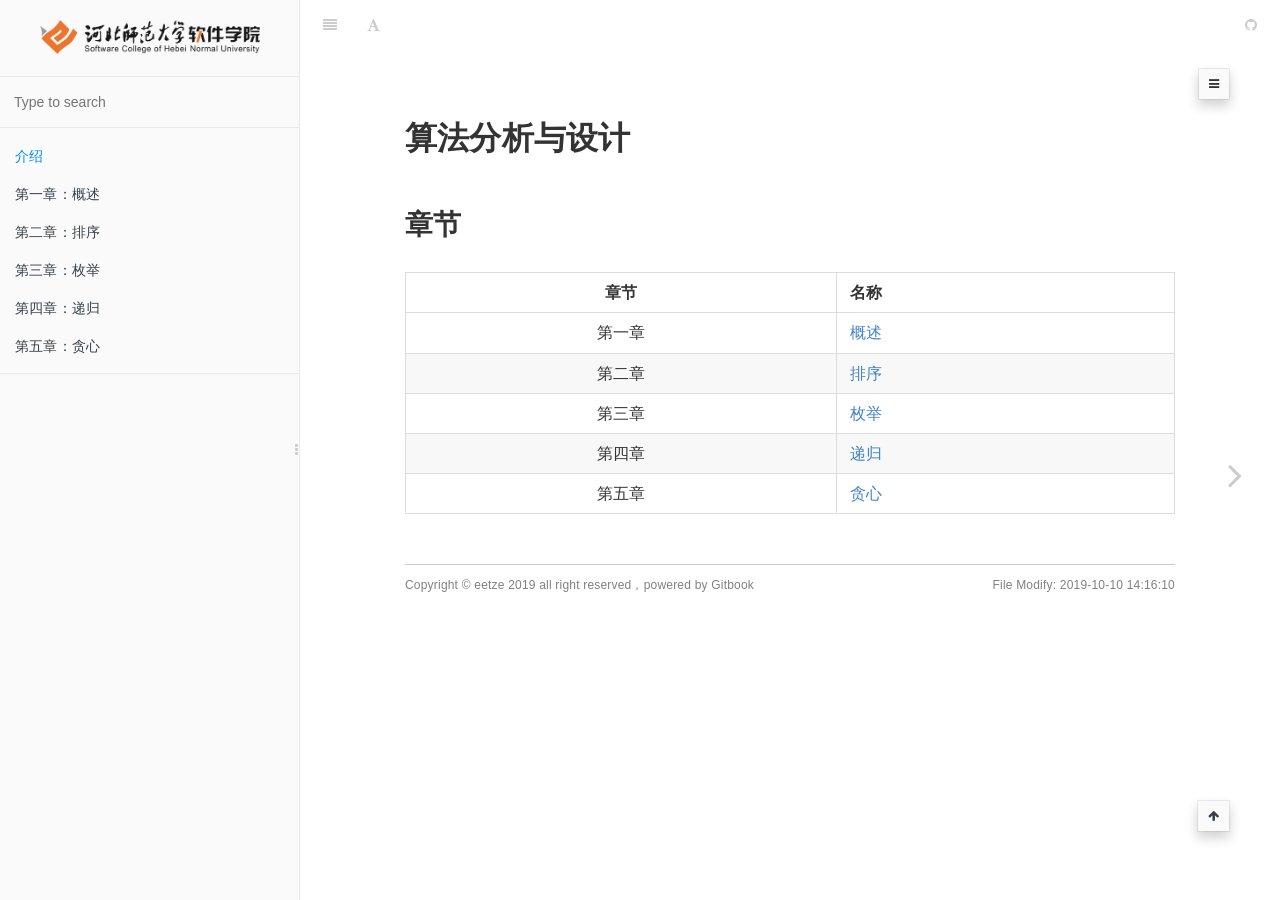
==== commit 1084c9f5: "update ch05" ====
--- a/index.html
+++ b/index.html
@@ -293,7 +293,7 @@
 </tbody>
 </table>
 <footer class="page-footer"><span class="copyright">Copyright &#xA9; eetze 2019 all right reserved&#xFF0C;powered by Gitbook</span><span class="footer-modification">File Modify: 
-2019-10-08 16:39:09
+2019-10-10 14:16:10
 </span></footer>
                                 
                                 </section>
@@ -333,7 +333,7 @@
     <script>
         var gitbook = gitbook || [];
         gitbook.push(function() {
-            gitbook.page.hasChanged({"page":{"title":"介绍","level":"1","depth":0,"next":{"title":"第一章：概述","level":"2","depth":0,"path":"slides/ch01.md","ref":"slides/ch01.md","articles":[]},"dir":"ltr"},"config":{"plugins":["favicon","-sharing","folding-chapters","-highlight","prism","prism-themes","splitter","-lunr","-search","search-plus","github","anchor-navigation-ex","fancybox","insert-logo-link-style","mathjax","tbfed-pagefooter@^0.0.1","code","click-reveal","accordion"],"styles":{"website":"styles/website.css"},"pluginsConfig":{"tbfed-pagefooter":{"copyright":"Copyright © eetze 2019"},"prism":{"css":["prism-themes/themes/prism-ghcolors.css"],"lang":{"Java":"java","XML":"xml"}},"fancybox":{"helpers":{"buttons":{}}},"github":{"url":"https://github.com/edu2act/course-algorithm"},"splitter":{},"accordion":{},"insert-logo-link-style":{"src":"images/logo.png","style":"background: none; width: 220px;","link":"http://github.com/edu2act","target":""},"code":{"copyButtons":true},"fontsettings":{"theme":"white","family":"sans","size":2},"folding-chapters":{},"click-reveal":{},"anchor-navigation-ex":{"associatedWithSummary":false,"showLevel":false,"multipleH1":false,"float":{"floatIcon":"fa fa-navicon","level1Icon":"","level2Icon":"","level3Icon":"","showLevelIcon":false},"mode":"float","pageTop":{"level1Icon":"","level2Icon":"","level3Icon":"","showLevelIcon":false},"printLog":false,"showGoTop":true},"favicon":{"shortcut":"images/favicon.ico","bookmark":"images/favicon.ico","appleTouch":"images/apple-touch-icon.png","appleTouchMore":{"120x120":"images/apple-touch-icon-120x120.png","180x180":"images/apple-touch-icon-180x180.png"}},"prism-themes":{},"mathjax":{"forceSVG":false,"version":"2.6-latest"},"theme-default":{"showLevel":false,"styles":{"website":"styles/website.css","pdf":"styles/pdf.css","epub":"styles/epub.css","mobi":"styles/mobi.css","ebook":"styles/ebook.css","print":"styles/print.css"}},"search-plus":{}},"theme":"default","author":"Eetze","pdf":{"pageNumbers":true,"fontSize":12,"fontFamily":"Arial","paperSize":"a4","chapterMark":"pagebreak","pageBreaksBefore":"/","margin":{"right":62,"left":62,"top":56,"bottom":56}},"structure":{"langs":"LANGS.md","readme":"README.md","glossary":"GLOSSARY.md","summary":"SUMMARY.md"},"variables":{},"title":"算法分析与设计","language":"zh-hans","gitbook":">=3.0.0","description":"算法分析与设计"},"file":{"path":"README.md","mtime":"2019-10-08T08:39:09.137Z","type":"markdown"},"gitbook":{"version":"3.0.0","time":"2019-10-09T08:44:01.992Z"},"basePath":".","book":{"language":""}});
+            gitbook.page.hasChanged({"page":{"title":"介绍","level":"1","depth":0,"next":{"title":"第一章：概述","level":"2","depth":0,"path":"slides/ch01.md","ref":"slides/ch01.md","articles":[]},"dir":"ltr"},"config":{"plugins":["favicon","-sharing","folding-chapters","-highlight","prism","prism-themes","splitter","-lunr","-search","search-plus","github","anchor-navigation-ex","fancybox","insert-logo-link-style","mathjax","tbfed-pagefooter@^0.0.1","code","click-reveal","accordion"],"styles":{"website":"styles/website.css"},"pluginsConfig":{"tbfed-pagefooter":{"copyright":"Copyright © eetze 2019"},"prism":{"css":["prism-themes/themes/prism-ghcolors.css"],"lang":{"Java":"java","XML":"xml"}},"fancybox":{"helpers":{"buttons":{}}},"github":{"url":"https://github.com/edu2act/course-algorithm"},"splitter":{},"accordion":{},"insert-logo-link-style":{"src":"images/logo.png","style":"background: none; width: 220px;","link":"http://github.com/edu2act","target":""},"code":{"copyButtons":true},"fontsettings":{"theme":"white","family":"sans","size":2},"folding-chapters":{},"click-reveal":{},"anchor-navigation-ex":{"associatedWithSummary":false,"showLevel":false,"multipleH1":false,"float":{"floatIcon":"fa fa-navicon","level1Icon":"","level2Icon":"","level3Icon":"","showLevelIcon":false},"mode":"float","pageTop":{"level1Icon":"","level2Icon":"","level3Icon":"","showLevelIcon":false},"printLog":false,"showGoTop":true},"favicon":{"shortcut":"images/favicon.ico","bookmark":"images/favicon.ico","appleTouch":"images/apple-touch-icon.png","appleTouchMore":{"120x120":"images/apple-touch-icon-120x120.png","180x180":"images/apple-touch-icon-180x180.png"}},"prism-themes":{},"mathjax":{"forceSVG":false,"version":"2.6-latest"},"theme-default":{"showLevel":false,"styles":{"website":"styles/website.css","pdf":"styles/pdf.css","epub":"styles/epub.css","mobi":"styles/mobi.css","ebook":"styles/ebook.css","print":"styles/print.css"}},"search-plus":{}},"theme":"default","author":"Eetze","pdf":{"pageNumbers":true,"fontSize":12,"fontFamily":"Arial","paperSize":"a4","chapterMark":"pagebreak","pageBreaksBefore":"/","margin":{"right":62,"left":62,"top":56,"bottom":56}},"structure":{"langs":"LANGS.md","readme":"README.md","glossary":"GLOSSARY.md","summary":"SUMMARY.md"},"variables":{},"title":"算法分析与设计","language":"zh-hans","gitbook":">=3.0.0","description":"算法分析与设计"},"file":{"path":"README.md","mtime":"2019-10-10T06:16:10.416Z","type":"markdown"},"gitbook":{"version":"3.0.0","time":"2019-10-12T00:41:54.024Z"},"basePath":".","book":{"language":""}});
         });
     </script>
 </div>
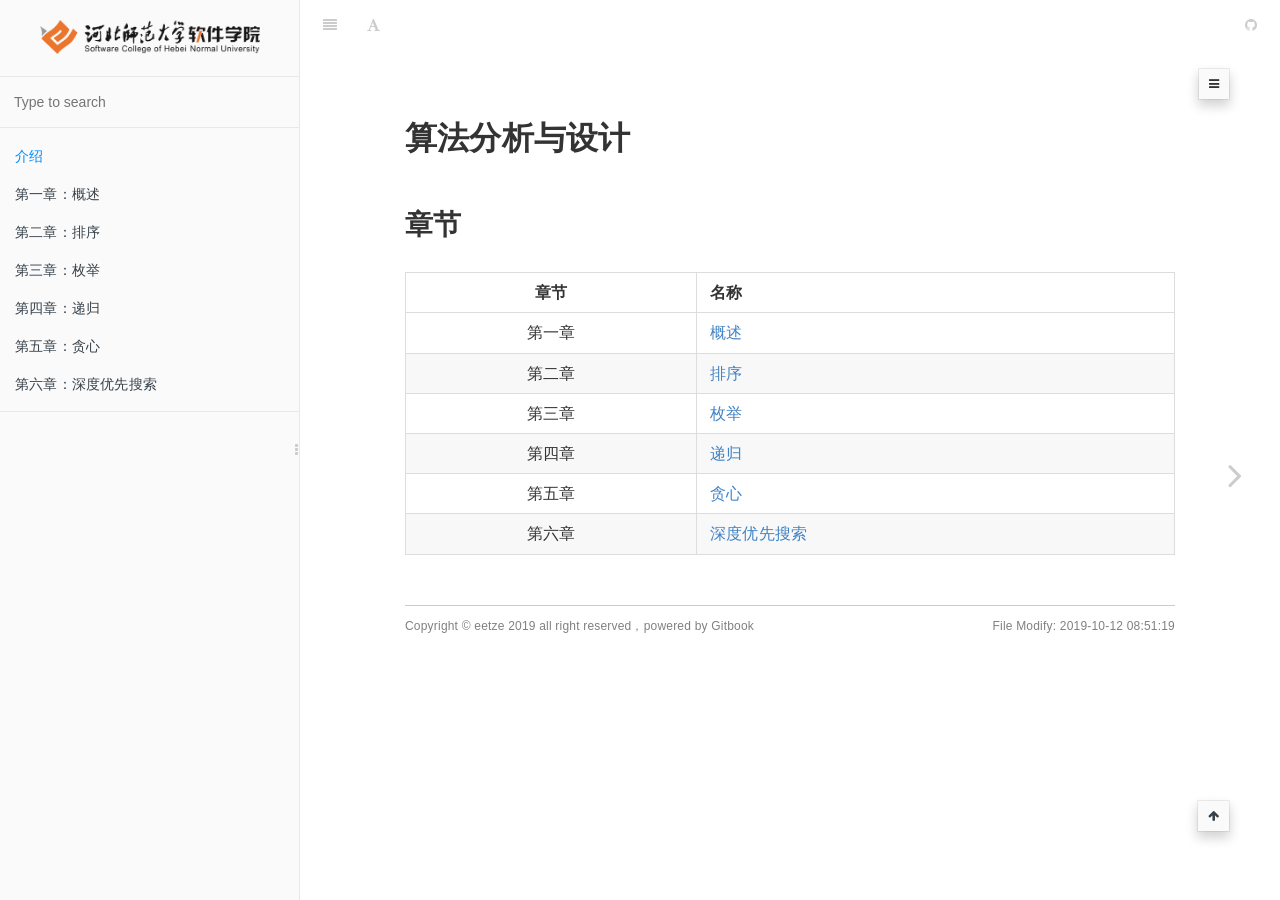
==== commit 72c9f880: "add ch06 dfs" ====
--- a/index.html
+++ b/index.html
@@ -215,6 +215,19 @@
             
         </li>
     
+        <li class="chapter " data-level="7" data-path="slides/ch06.html">
+            
+                <a href="slides/ch06.html">
+            
+                    
+                    第六章：深度优先搜索
+            
+                </a>
+            
+
+            
+        </li>
+    
 
     
 
@@ -290,10 +303,14 @@
 <td style="text-align:center">&#x7B2C;&#x4E94;&#x7AE0;</td>
 <td style="text-align:left"><a href="slides/ch05.html">&#x8D2A;&#x5FC3;</a></td>
 </tr>
+<tr>
+<td style="text-align:center">&#x7B2C;&#x516D;&#x7AE0;</td>
+<td style="text-align:left"><a href="slides/ch06.html">&#x6DF1;&#x5EA6;&#x4F18;&#x5148;&#x641C;&#x7D22;</a></td>
+</tr>
 </tbody>
 </table>
 <footer class="page-footer"><span class="copyright">Copyright &#xA9; eetze 2019 all right reserved&#xFF0C;powered by Gitbook</span><span class="footer-modification">File Modify: 
-2019-10-10 14:16:10
+2019-10-12 08:51:19
 </span></footer>
                                 
                                 </section>
@@ -333,7 +350,7 @@
     <script>
         var gitbook = gitbook || [];
         gitbook.push(function() {
-            gitbook.page.hasChanged({"page":{"title":"介绍","level":"1","depth":0,"next":{"title":"第一章：概述","level":"2","depth":0,"path":"slides/ch01.md","ref":"slides/ch01.md","articles":[]},"dir":"ltr"},"config":{"plugins":["favicon","-sharing","folding-chapters","-highlight","prism","prism-themes","splitter","-lunr","-search","search-plus","github","anchor-navigation-ex","fancybox","insert-logo-link-style","mathjax","tbfed-pagefooter@^0.0.1","code","click-reveal","accordion"],"styles":{"website":"styles/website.css"},"pluginsConfig":{"tbfed-pagefooter":{"copyright":"Copyright © eetze 2019"},"prism":{"css":["prism-themes/themes/prism-ghcolors.css"],"lang":{"Java":"java","XML":"xml"}},"fancybox":{"helpers":{"buttons":{}}},"github":{"url":"https://github.com/edu2act/course-algorithm"},"splitter":{},"accordion":{},"insert-logo-link-style":{"src":"images/logo.png","style":"background: none; width: 220px;","link":"http://github.com/edu2act","target":""},"code":{"copyButtons":true},"fontsettings":{"theme":"white","family":"sans","size":2},"folding-chapters":{},"click-reveal":{},"anchor-navigation-ex":{"associatedWithSummary":false,"showLevel":false,"multipleH1":false,"float":{"floatIcon":"fa fa-navicon","level1Icon":"","level2Icon":"","level3Icon":"","showLevelIcon":false},"mode":"float","pageTop":{"level1Icon":"","level2Icon":"","level3Icon":"","showLevelIcon":false},"printLog":false,"showGoTop":true},"favicon":{"shortcut":"images/favicon.ico","bookmark":"images/favicon.ico","appleTouch":"images/apple-touch-icon.png","appleTouchMore":{"120x120":"images/apple-touch-icon-120x120.png","180x180":"images/apple-touch-icon-180x180.png"}},"prism-themes":{},"mathjax":{"forceSVG":false,"version":"2.6-latest"},"theme-default":{"showLevel":false,"styles":{"website":"styles/website.css","pdf":"styles/pdf.css","epub":"styles/epub.css","mobi":"styles/mobi.css","ebook":"styles/ebook.css","print":"styles/print.css"}},"search-plus":{}},"theme":"default","author":"Eetze","pdf":{"pageNumbers":true,"fontSize":12,"fontFamily":"Arial","paperSize":"a4","chapterMark":"pagebreak","pageBreaksBefore":"/","margin":{"right":62,"left":62,"top":56,"bottom":56}},"structure":{"langs":"LANGS.md","readme":"README.md","glossary":"GLOSSARY.md","summary":"SUMMARY.md"},"variables":{},"title":"算法分析与设计","language":"zh-hans","gitbook":">=3.0.0","description":"算法分析与设计"},"file":{"path":"README.md","mtime":"2019-10-10T06:16:10.416Z","type":"markdown"},"gitbook":{"version":"3.0.0","time":"2019-10-12T00:41:54.024Z"},"basePath":".","book":{"language":""}});
+            gitbook.page.hasChanged({"page":{"title":"介绍","level":"1","depth":0,"next":{"title":"第一章：概述","level":"2","depth":0,"path":"slides/ch01.md","ref":"slides/ch01.md","articles":[]},"dir":"ltr"},"config":{"plugins":["favicon","-sharing","folding-chapters","-highlight","prism","prism-themes","splitter","-lunr","-search","search-plus","github","anchor-navigation-ex","fancybox","insert-logo-link-style","mathjax","tbfed-pagefooter@^0.0.1","code","click-reveal","accordion"],"styles":{"website":"styles/website.css"},"pluginsConfig":{"tbfed-pagefooter":{"copyright":"Copyright © eetze 2019"},"prism":{"css":["prism-themes/themes/prism-ghcolors.css"],"lang":{"Java":"java","XML":"xml"}},"fancybox":{"helpers":{"buttons":{}}},"github":{"url":"https://github.com/edu2act/course-algorithm"},"splitter":{},"accordion":{},"insert-logo-link-style":{"src":"images/logo.png","style":"background: none; width: 220px;","link":"http://github.com/edu2act","target":""},"code":{"copyButtons":true},"fontsettings":{"theme":"white","family":"sans","size":2},"folding-chapters":{},"click-reveal":{},"anchor-navigation-ex":{"associatedWithSummary":false,"showLevel":false,"multipleH1":false,"float":{"floatIcon":"fa fa-navicon","level1Icon":"","level2Icon":"","level3Icon":"","showLevelIcon":false},"mode":"float","pageTop":{"level1Icon":"","level2Icon":"","level3Icon":"","showLevelIcon":false},"printLog":false,"showGoTop":true},"favicon":{"shortcut":"images/favicon.ico","bookmark":"images/favicon.ico","appleTouch":"images/apple-touch-icon.png","appleTouchMore":{"120x120":"images/apple-touch-icon-120x120.png","180x180":"images/apple-touch-icon-180x180.png"}},"prism-themes":{},"mathjax":{"forceSVG":false,"version":"2.6-latest"},"theme-default":{"showLevel":false,"styles":{"website":"styles/website.css","pdf":"styles/pdf.css","epub":"styles/epub.css","mobi":"styles/mobi.css","ebook":"styles/ebook.css","print":"styles/print.css"}},"search-plus":{}},"theme":"default","author":"Eetze","pdf":{"pageNumbers":true,"fontSize":12,"fontFamily":"Arial","paperSize":"a4","chapterMark":"pagebreak","pageBreaksBefore":"/","margin":{"right":62,"left":62,"top":56,"bottom":56}},"structure":{"langs":"LANGS.md","readme":"README.md","glossary":"GLOSSARY.md","summary":"SUMMARY.md"},"variables":{},"title":"算法分析与设计","language":"zh-hans","gitbook":">=3.0.0","description":"算法分析与设计"},"file":{"path":"README.md","mtime":"2019-10-12T00:51:19.216Z","type":"markdown"},"gitbook":{"version":"3.0.0","time":"2019-10-17T09:25:47.675Z"},"basePath":".","book":{"language":""}});
         });
     </script>
 </div>
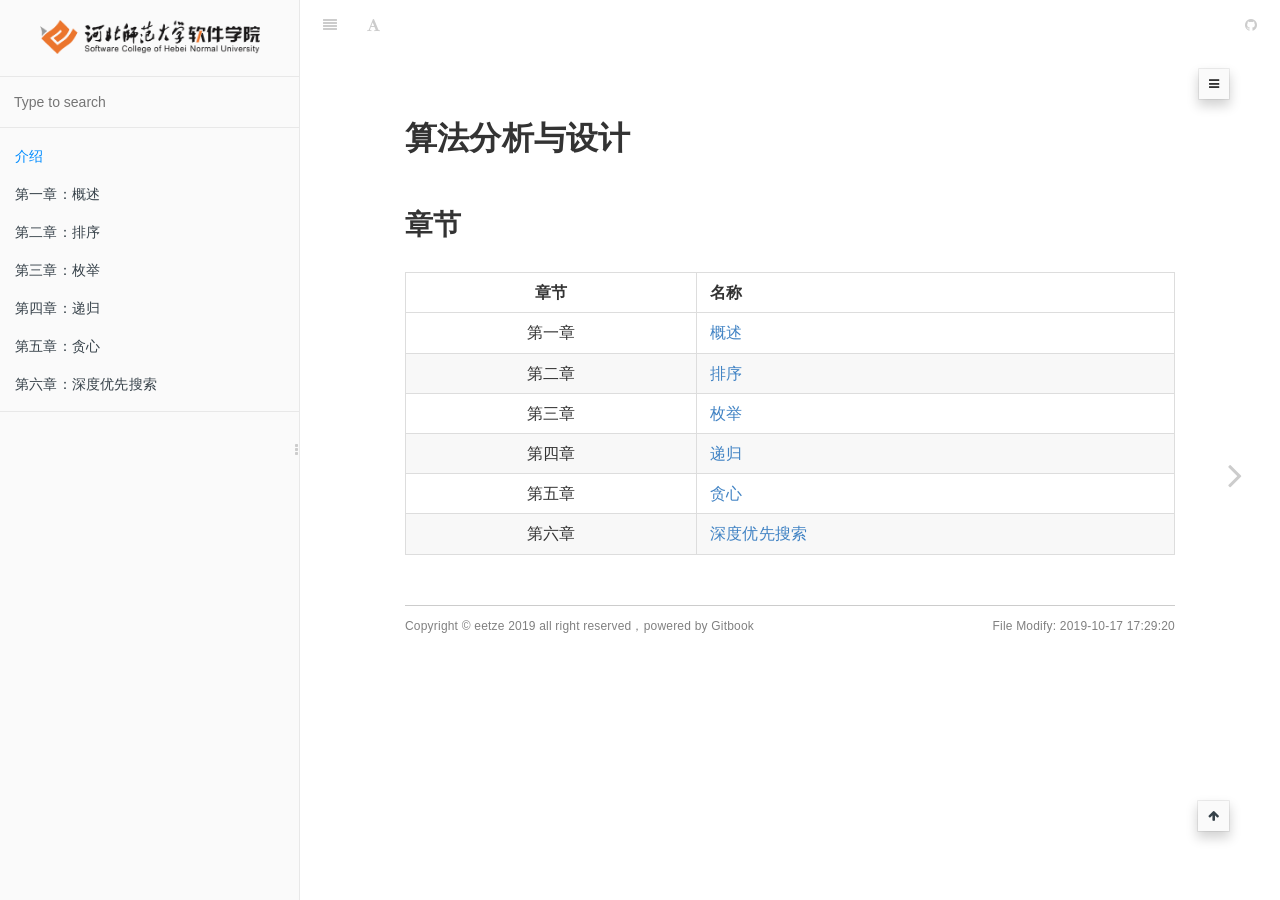
==== commit 1a9774b4: "update ch06 dfs" ====
--- a/index.html
+++ b/index.html
@@ -310,7 +310,7 @@
 </tbody>
 </table>
 <footer class="page-footer"><span class="copyright">Copyright &#xA9; eetze 2019 all right reserved&#xFF0C;powered by Gitbook</span><span class="footer-modification">File Modify: 
-2019-10-12 08:51:19
+2019-10-17 17:29:20
 </span></footer>
                                 
                                 </section>
@@ -350,7 +350,7 @@
     <script>
         var gitbook = gitbook || [];
         gitbook.push(function() {
-            gitbook.page.hasChanged({"page":{"title":"介绍","level":"1","depth":0,"next":{"title":"第一章：概述","level":"2","depth":0,"path":"slides/ch01.md","ref":"slides/ch01.md","articles":[]},"dir":"ltr"},"config":{"plugins":["favicon","-sharing","folding-chapters","-highlight","prism","prism-themes","splitter","-lunr","-search","search-plus","github","anchor-navigation-ex","fancybox","insert-logo-link-style","mathjax","tbfed-pagefooter@^0.0.1","code","click-reveal","accordion"],"styles":{"website":"styles/website.css"},"pluginsConfig":{"tbfed-pagefooter":{"copyright":"Copyright © eetze 2019"},"prism":{"css":["prism-themes/themes/prism-ghcolors.css"],"lang":{"Java":"java","XML":"xml"}},"fancybox":{"helpers":{"buttons":{}}},"github":{"url":"https://github.com/edu2act/course-algorithm"},"splitter":{},"accordion":{},"insert-logo-link-style":{"src":"images/logo.png","style":"background: none; width: 220px;","link":"http://github.com/edu2act","target":""},"code":{"copyButtons":true},"fontsettings":{"theme":"white","family":"sans","size":2},"folding-chapters":{},"click-reveal":{},"anchor-navigation-ex":{"associatedWithSummary":false,"showLevel":false,"multipleH1":false,"float":{"floatIcon":"fa fa-navicon","level1Icon":"","level2Icon":"","level3Icon":"","showLevelIcon":false},"mode":"float","pageTop":{"level1Icon":"","level2Icon":"","level3Icon":"","showLevelIcon":false},"printLog":false,"showGoTop":true},"favicon":{"shortcut":"images/favicon.ico","bookmark":"images/favicon.ico","appleTouch":"images/apple-touch-icon.png","appleTouchMore":{"120x120":"images/apple-touch-icon-120x120.png","180x180":"images/apple-touch-icon-180x180.png"}},"prism-themes":{},"mathjax":{"forceSVG":false,"version":"2.6-latest"},"theme-default":{"showLevel":false,"styles":{"website":"styles/website.css","pdf":"styles/pdf.css","epub":"styles/epub.css","mobi":"styles/mobi.css","ebook":"styles/ebook.css","print":"styles/print.css"}},"search-plus":{}},"theme":"default","author":"Eetze","pdf":{"pageNumbers":true,"fontSize":12,"fontFamily":"Arial","paperSize":"a4","chapterMark":"pagebreak","pageBreaksBefore":"/","margin":{"right":62,"left":62,"top":56,"bottom":56}},"structure":{"langs":"LANGS.md","readme":"README.md","glossary":"GLOSSARY.md","summary":"SUMMARY.md"},"variables":{},"title":"算法分析与设计","language":"zh-hans","gitbook":">=3.0.0","description":"算法分析与设计"},"file":{"path":"README.md","mtime":"2019-10-12T00:51:19.216Z","type":"markdown"},"gitbook":{"version":"3.0.0","time":"2019-10-17T09:25:47.675Z"},"basePath":".","book":{"language":""}});
+            gitbook.page.hasChanged({"page":{"title":"介绍","level":"1","depth":0,"next":{"title":"第一章：概述","level":"2","depth":0,"path":"slides/ch01.md","ref":"slides/ch01.md","articles":[]},"dir":"ltr"},"config":{"plugins":["favicon","-sharing","folding-chapters","-highlight","prism","prism-themes","splitter","-lunr","-search","search-plus","github","anchor-navigation-ex","fancybox","insert-logo-link-style","mathjax","tbfed-pagefooter@^0.0.1","code","click-reveal","accordion","livereload"],"styles":{"website":"styles/website.css"},"pluginsConfig":{"tbfed-pagefooter":{"copyright":"Copyright © eetze 2019"},"prism":{"css":["prism-themes/themes/prism-ghcolors.css"],"lang":{"Java":"java","XML":"xml"}},"fancybox":{"helpers":{"buttons":{}}},"github":{"url":"https://github.com/edu2act/course-algorithm"},"livereload":{},"splitter":{},"accordion":{},"insert-logo-link-style":{"src":"images/logo.png","style":"background: none; width: 220px;","link":"http://github.com/edu2act","target":""},"code":{"copyButtons":true},"fontsettings":{"theme":"white","family":"sans","size":2},"folding-chapters":{},"click-reveal":{},"anchor-navigation-ex":{"associatedWithSummary":false,"showLevel":false,"multipleH1":false,"float":{"floatIcon":"fa fa-navicon","level1Icon":"","level2Icon":"","level3Icon":"","showLevelIcon":false},"mode":"float","pageTop":{"level1Icon":"","level2Icon":"","level3Icon":"","showLevelIcon":false},"printLog":false,"showGoTop":true},"favicon":{"shortcut":"images/favicon.ico","bookmark":"images/favicon.ico","appleTouch":"images/apple-touch-icon.png","appleTouchMore":{"120x120":"images/apple-touch-icon-120x120.png","180x180":"images/apple-touch-icon-180x180.png"}},"prism-themes":{},"mathjax":{"forceSVG":false,"version":"2.6-latest"},"theme-default":{"showLevel":false,"styles":{"website":"styles/website.css","pdf":"styles/pdf.css","epub":"styles/epub.css","mobi":"styles/mobi.css","ebook":"styles/ebook.css","print":"styles/print.css"}},"search-plus":{}},"theme":"default","author":"Eetze","pdf":{"pageNumbers":true,"fontSize":12,"fontFamily":"Arial","paperSize":"a4","chapterMark":"pagebreak","pageBreaksBefore":"/","margin":{"right":62,"left":62,"top":56,"bottom":56}},"structure":{"langs":"LANGS.md","readme":"README.md","glossary":"GLOSSARY.md","summary":"SUMMARY.md"},"variables":{},"title":"算法分析与设计","language":"zh-hans","gitbook":">=3.0.0","description":"算法分析与设计"},"file":{"path":"README.md","mtime":"2019-10-17T09:29:20.203Z","type":"markdown"},"gitbook":{"version":"3.0.0","time":"2019-10-23T12:54:34.298Z"},"basePath":".","book":{"language":""}});
         });
     </script>
 </div>
@@ -424,6 +424,10 @@
         
     
         
+        <script src="gitbook/gitbook-plugin-livereload/plugin.js"></script>
+        
+    
+        
         <script src="gitbook/gitbook-plugin-fontsettings/buttons.js"></script>
         
     
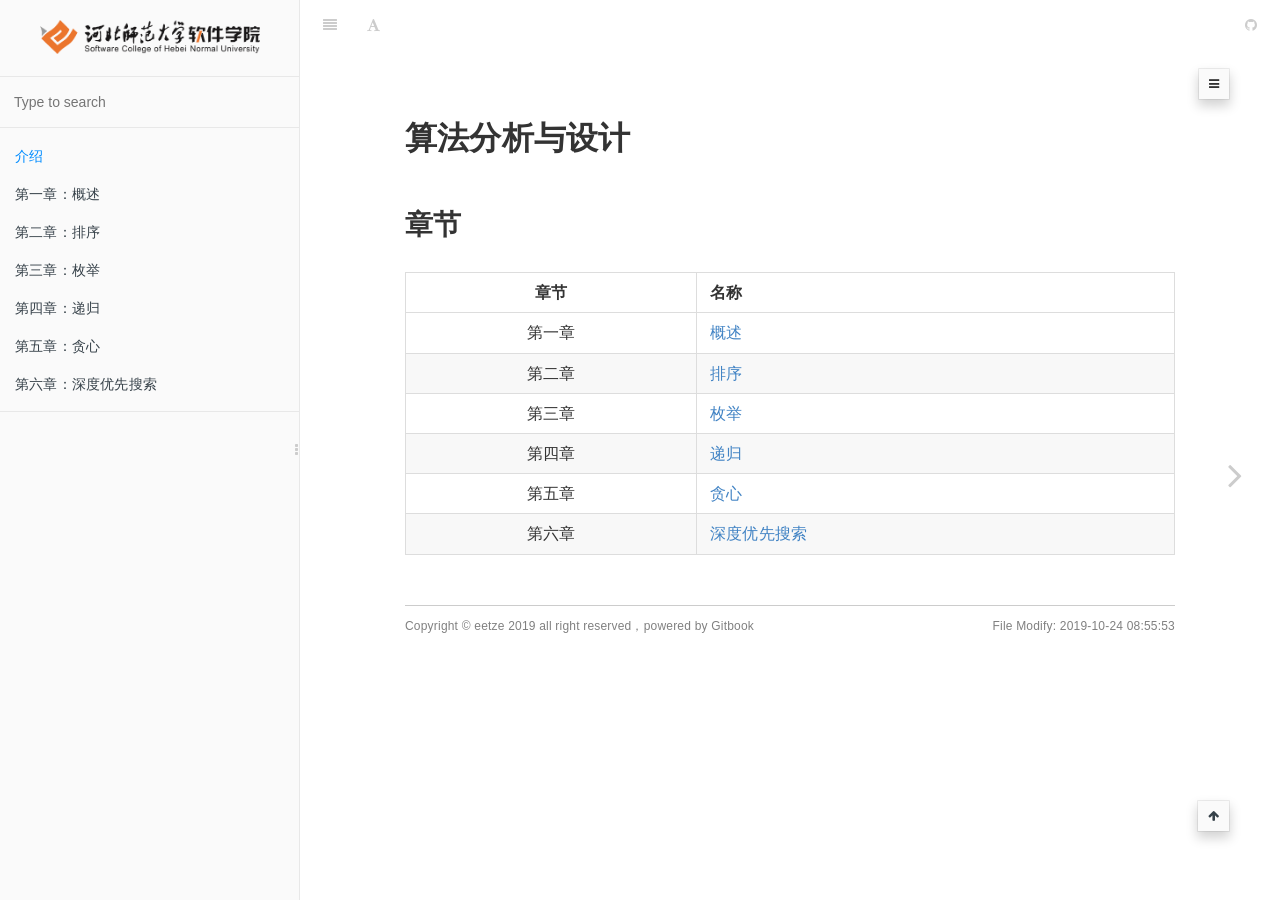
==== commit c7cb70e8: "update ch06 dfs" ====
--- a/index.html
+++ b/index.html
@@ -310,7 +310,7 @@
 </tbody>
 </table>
 <footer class="page-footer"><span class="copyright">Copyright &#xA9; eetze 2019 all right reserved&#xFF0C;powered by Gitbook</span><span class="footer-modification">File Modify: 
-2019-10-17 17:29:20
+2019-10-24 08:55:53
 </span></footer>
                                 
                                 </section>
@@ -350,7 +350,7 @@
     <script>
         var gitbook = gitbook || [];
         gitbook.push(function() {
-            gitbook.page.hasChanged({"page":{"title":"介绍","level":"1","depth":0,"next":{"title":"第一章：概述","level":"2","depth":0,"path":"slides/ch01.md","ref":"slides/ch01.md","articles":[]},"dir":"ltr"},"config":{"plugins":["favicon","-sharing","folding-chapters","-highlight","prism","prism-themes","splitter","-lunr","-search","search-plus","github","anchor-navigation-ex","fancybox","insert-logo-link-style","mathjax","tbfed-pagefooter@^0.0.1","code","click-reveal","accordion","livereload"],"styles":{"website":"styles/website.css"},"pluginsConfig":{"tbfed-pagefooter":{"copyright":"Copyright © eetze 2019"},"prism":{"css":["prism-themes/themes/prism-ghcolors.css"],"lang":{"Java":"java","XML":"xml"}},"fancybox":{"helpers":{"buttons":{}}},"github":{"url":"https://github.com/edu2act/course-algorithm"},"livereload":{},"splitter":{},"accordion":{},"insert-logo-link-style":{"src":"images/logo.png","style":"background: none; width: 220px;","link":"http://github.com/edu2act","target":""},"code":{"copyButtons":true},"fontsettings":{"theme":"white","family":"sans","size":2},"folding-chapters":{},"click-reveal":{},"anchor-navigation-ex":{"associatedWithSummary":false,"showLevel":false,"multipleH1":false,"float":{"floatIcon":"fa fa-navicon","level1Icon":"","level2Icon":"","level3Icon":"","showLevelIcon":false},"mode":"float","pageTop":{"level1Icon":"","level2Icon":"","level3Icon":"","showLevelIcon":false},"printLog":false,"showGoTop":true},"favicon":{"shortcut":"images/favicon.ico","bookmark":"images/favicon.ico","appleTouch":"images/apple-touch-icon.png","appleTouchMore":{"120x120":"images/apple-touch-icon-120x120.png","180x180":"images/apple-touch-icon-180x180.png"}},"prism-themes":{},"mathjax":{"forceSVG":false,"version":"2.6-latest"},"theme-default":{"showLevel":false,"styles":{"website":"styles/website.css","pdf":"styles/pdf.css","epub":"styles/epub.css","mobi":"styles/mobi.css","ebook":"styles/ebook.css","print":"styles/print.css"}},"search-plus":{}},"theme":"default","author":"Eetze","pdf":{"pageNumbers":true,"fontSize":12,"fontFamily":"Arial","paperSize":"a4","chapterMark":"pagebreak","pageBreaksBefore":"/","margin":{"right":62,"left":62,"top":56,"bottom":56}},"structure":{"langs":"LANGS.md","readme":"README.md","glossary":"GLOSSARY.md","summary":"SUMMARY.md"},"variables":{},"title":"算法分析与设计","language":"zh-hans","gitbook":">=3.0.0","description":"算法分析与设计"},"file":{"path":"README.md","mtime":"2019-10-17T09:29:20.203Z","type":"markdown"},"gitbook":{"version":"3.0.0","time":"2019-10-23T12:54:34.298Z"},"basePath":".","book":{"language":""}});
+            gitbook.page.hasChanged({"page":{"title":"介绍","level":"1","depth":0,"next":{"title":"第一章：概述","level":"2","depth":0,"path":"slides/ch01.md","ref":"slides/ch01.md","articles":[]},"dir":"ltr"},"config":{"plugins":["favicon","-sharing","folding-chapters","-highlight","prism","prism-themes","splitter","-lunr","-search","search-plus","github","anchor-navigation-ex","fancybox","insert-logo-link-style","mathjax","tbfed-pagefooter@^0.0.1","code","click-reveal","accordion","livereload"],"styles":{"website":"styles/website.css"},"pluginsConfig":{"tbfed-pagefooter":{"copyright":"Copyright © eetze 2019"},"prism":{"css":["prism-themes/themes/prism-ghcolors.css"],"lang":{"Java":"java","XML":"xml"}},"fancybox":{"helpers":{"buttons":{}}},"github":{"url":"https://github.com/edu2act/course-algorithm"},"livereload":{},"splitter":{},"accordion":{},"insert-logo-link-style":{"src":"images/logo.png","style":"background: none; width: 220px;","link":"http://github.com/edu2act","target":""},"code":{"copyButtons":true},"fontsettings":{"theme":"white","family":"sans","size":2},"folding-chapters":{},"click-reveal":{},"anchor-navigation-ex":{"associatedWithSummary":false,"showLevel":false,"multipleH1":false,"float":{"floatIcon":"fa fa-navicon","level1Icon":"","level2Icon":"","level3Icon":"","showLevelIcon":false},"mode":"float","pageTop":{"level1Icon":"","level2Icon":"","level3Icon":"","showLevelIcon":false},"printLog":false,"showGoTop":true},"favicon":{"shortcut":"images/favicon.ico","bookmark":"images/favicon.ico","appleTouch":"images/apple-touch-icon.png","appleTouchMore":{"120x120":"images/apple-touch-icon-120x120.png","180x180":"images/apple-touch-icon-180x180.png"}},"prism-themes":{},"mathjax":{"forceSVG":false,"version":"2.6-latest"},"theme-default":{"showLevel":false,"styles":{"website":"styles/website.css","pdf":"styles/pdf.css","epub":"styles/epub.css","mobi":"styles/mobi.css","ebook":"styles/ebook.css","print":"styles/print.css"}},"search-plus":{}},"theme":"default","author":"Eetze","pdf":{"pageNumbers":true,"fontSize":12,"fontFamily":"Arial","paperSize":"a4","chapterMark":"pagebreak","pageBreaksBefore":"/","margin":{"right":62,"left":62,"top":56,"bottom":56}},"structure":{"langs":"LANGS.md","readme":"README.md","glossary":"GLOSSARY.md","summary":"SUMMARY.md"},"variables":{},"title":"算法分析与设计","language":"zh-hans","gitbook":">=3.0.0","description":"算法分析与设计"},"file":{"path":"README.md","mtime":"2019-10-24T00:55:53.735Z","type":"markdown"},"gitbook":{"version":"3.0.0","time":"2019-10-24T13:05:52.730Z"},"basePath":".","book":{"language":""}});
         });
     </script>
 </div>
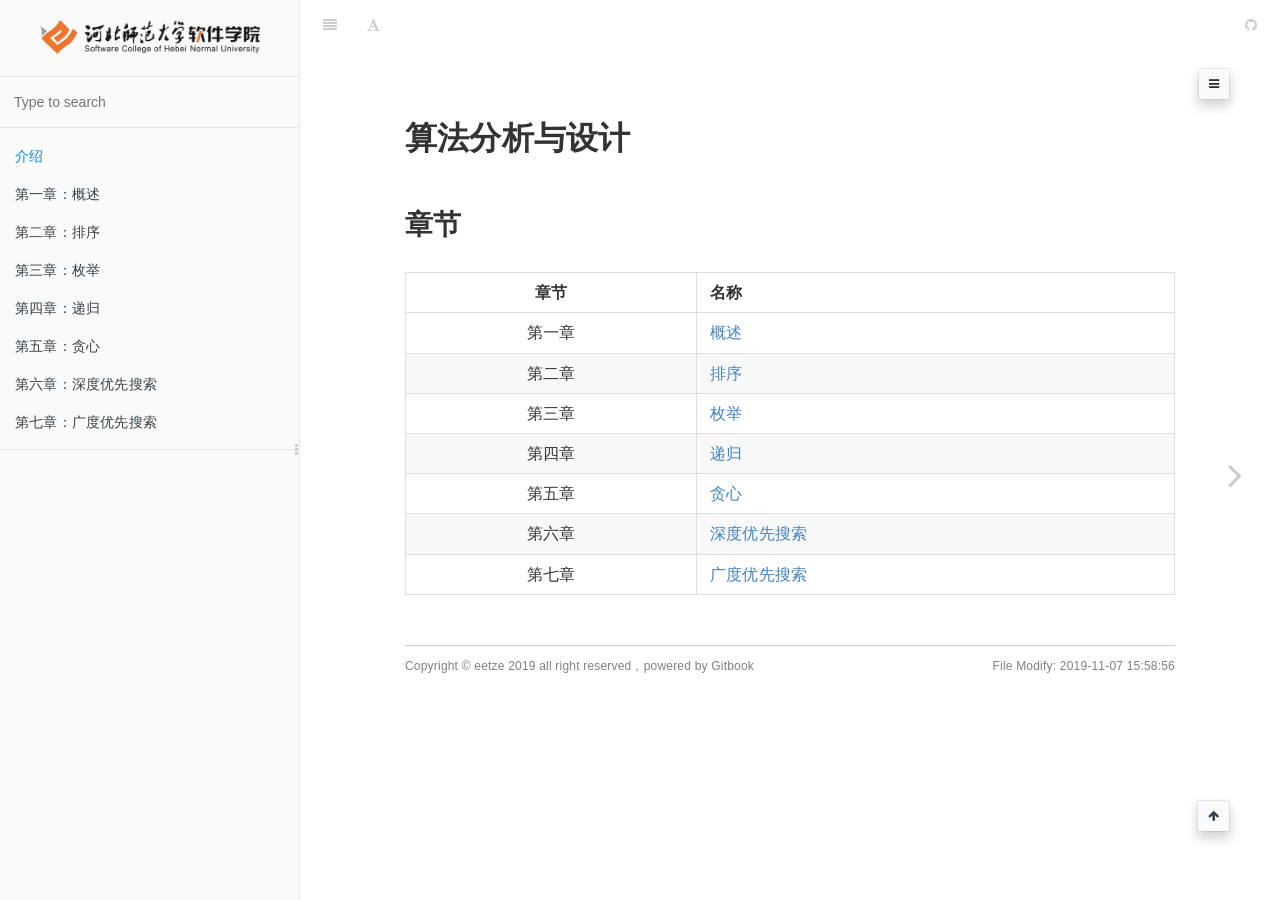
==== commit b768fbd1: "add ch07 bfs" ====
--- a/index.html
+++ b/index.html
@@ -228,6 +228,19 @@
             
         </li>
     
+        <li class="chapter " data-level="8" data-path="slides/ch07.html">
+            
+                <a href="slides/ch07.html">
+            
+                    
+                    第七章：广度优先搜索
+            
+                </a>
+            
+
+            
+        </li>
+    
 
     
 
@@ -307,10 +320,14 @@
 <td style="text-align:center">&#x7B2C;&#x516D;&#x7AE0;</td>
 <td style="text-align:left"><a href="slides/ch06.html">&#x6DF1;&#x5EA6;&#x4F18;&#x5148;&#x641C;&#x7D22;</a></td>
 </tr>
+<tr>
+<td style="text-align:center">&#x7B2C;&#x4E03;&#x7AE0;</td>
+<td style="text-align:left"><a href="slides/ch07.html">&#x5E7F;&#x5EA6;&#x4F18;&#x5148;&#x641C;&#x7D22;</a></td>
+</tr>
 </tbody>
 </table>
 <footer class="page-footer"><span class="copyright">Copyright &#xA9; eetze 2019 all right reserved&#xFF0C;powered by Gitbook</span><span class="footer-modification">File Modify: 
-2019-10-24 08:55:53
+2019-11-07 15:58:56
 </span></footer>
                                 
                                 </section>
@@ -350,7 +367,7 @@
     <script>
         var gitbook = gitbook || [];
         gitbook.push(function() {
-            gitbook.page.hasChanged({"page":{"title":"介绍","level":"1","depth":0,"next":{"title":"第一章：概述","level":"2","depth":0,"path":"slides/ch01.md","ref":"slides/ch01.md","articles":[]},"dir":"ltr"},"config":{"plugins":["favicon","-sharing","folding-chapters","-highlight","prism","prism-themes","splitter","-lunr","-search","search-plus","github","anchor-navigation-ex","fancybox","insert-logo-link-style","mathjax","tbfed-pagefooter@^0.0.1","code","click-reveal","accordion","livereload"],"styles":{"website":"styles/website.css"},"pluginsConfig":{"tbfed-pagefooter":{"copyright":"Copyright © eetze 2019"},"prism":{"css":["prism-themes/themes/prism-ghcolors.css"],"lang":{"Java":"java","XML":"xml"}},"fancybox":{"helpers":{"buttons":{}}},"github":{"url":"https://github.com/edu2act/course-algorithm"},"livereload":{},"splitter":{},"accordion":{},"insert-logo-link-style":{"src":"images/logo.png","style":"background: none; width: 220px;","link":"http://github.com/edu2act","target":""},"code":{"copyButtons":true},"fontsettings":{"theme":"white","family":"sans","size":2},"folding-chapters":{},"click-reveal":{},"anchor-navigation-ex":{"associatedWithSummary":false,"showLevel":false,"multipleH1":false,"float":{"floatIcon":"fa fa-navicon","level1Icon":"","level2Icon":"","level3Icon":"","showLevelIcon":false},"mode":"float","pageTop":{"level1Icon":"","level2Icon":"","level3Icon":"","showLevelIcon":false},"printLog":false,"showGoTop":true},"favicon":{"shortcut":"images/favicon.ico","bookmark":"images/favicon.ico","appleTouch":"images/apple-touch-icon.png","appleTouchMore":{"120x120":"images/apple-touch-icon-120x120.png","180x180":"images/apple-touch-icon-180x180.png"}},"prism-themes":{},"mathjax":{"forceSVG":false,"version":"2.6-latest"},"theme-default":{"showLevel":false,"styles":{"website":"styles/website.css","pdf":"styles/pdf.css","epub":"styles/epub.css","mobi":"styles/mobi.css","ebook":"styles/ebook.css","print":"styles/print.css"}},"search-plus":{}},"theme":"default","author":"Eetze","pdf":{"pageNumbers":true,"fontSize":12,"fontFamily":"Arial","paperSize":"a4","chapterMark":"pagebreak","pageBreaksBefore":"/","margin":{"right":62,"left":62,"top":56,"bottom":56}},"structure":{"langs":"LANGS.md","readme":"README.md","glossary":"GLOSSARY.md","summary":"SUMMARY.md"},"variables":{},"title":"算法分析与设计","language":"zh-hans","gitbook":">=3.0.0","description":"算法分析与设计"},"file":{"path":"README.md","mtime":"2019-10-24T00:55:53.735Z","type":"markdown"},"gitbook":{"version":"3.0.0","time":"2019-10-24T13:05:52.730Z"},"basePath":".","book":{"language":""}});
+            gitbook.page.hasChanged({"page":{"title":"介绍","level":"1","depth":0,"next":{"title":"第一章：概述","level":"2","depth":0,"path":"slides/ch01.md","ref":"slides/ch01.md","articles":[]},"dir":"ltr"},"config":{"plugins":["favicon","-sharing","folding-chapters","-highlight","prism","prism-themes","splitter","-lunr","-search","search-plus","github","anchor-navigation-ex","fancybox","insert-logo-link-style","mathjax","tbfed-pagefooter@^0.0.1","code","click-reveal","accordion","livereload"],"styles":{"website":"styles/website.css"},"pluginsConfig":{"tbfed-pagefooter":{"copyright":"Copyright © eetze 2019"},"prism":{"css":["prism-themes/themes/prism-ghcolors.css"],"lang":{"Java":"java","XML":"xml"}},"fancybox":{"helpers":{"buttons":{}}},"github":{"url":"https://github.com/edu2act/course-algorithm"},"livereload":{},"splitter":{},"accordion":{},"insert-logo-link-style":{"src":"images/logo.png","style":"background: none; width: 220px;","link":"http://github.com/edu2act","target":""},"code":{"copyButtons":true},"fontsettings":{"theme":"white","family":"sans","size":2},"folding-chapters":{},"click-reveal":{},"anchor-navigation-ex":{"associatedWithSummary":false,"showLevel":false,"multipleH1":false,"float":{"floatIcon":"fa fa-navicon","level1Icon":"","level2Icon":"","level3Icon":"","showLevelIcon":false},"mode":"float","pageTop":{"level1Icon":"","level2Icon":"","level3Icon":"","showLevelIcon":false},"printLog":false,"showGoTop":true},"favicon":{"shortcut":"images/favicon.ico","bookmark":"images/favicon.ico","appleTouch":"images/apple-touch-icon.png","appleTouchMore":{"120x120":"images/apple-touch-icon-120x120.png","180x180":"images/apple-touch-icon-180x180.png"}},"prism-themes":{},"mathjax":{"forceSVG":false,"version":"2.6-latest"},"theme-default":{"showLevel":false,"styles":{"website":"styles/website.css","pdf":"styles/pdf.css","epub":"styles/epub.css","mobi":"styles/mobi.css","ebook":"styles/ebook.css","print":"styles/print.css"}},"search-plus":{}},"theme":"default","author":"Eetze","pdf":{"pageNumbers":true,"fontSize":12,"fontFamily":"Arial","paperSize":"a4","chapterMark":"pagebreak","pageBreaksBefore":"/","margin":{"right":62,"left":62,"top":56,"bottom":56}},"structure":{"langs":"LANGS.md","readme":"README.md","glossary":"GLOSSARY.md","summary":"SUMMARY.md"},"variables":{},"title":"算法分析与设计","language":"zh-hans","gitbook":">=3.0.0","description":"算法分析与设计"},"file":{"path":"README.md","mtime":"2019-11-07T07:58:56.449Z","type":"markdown"},"gitbook":{"version":"3.0.0","time":"2019-11-07T06:11:26.371Z"},"basePath":".","book":{"language":""}});
         });
     </script>
 </div>
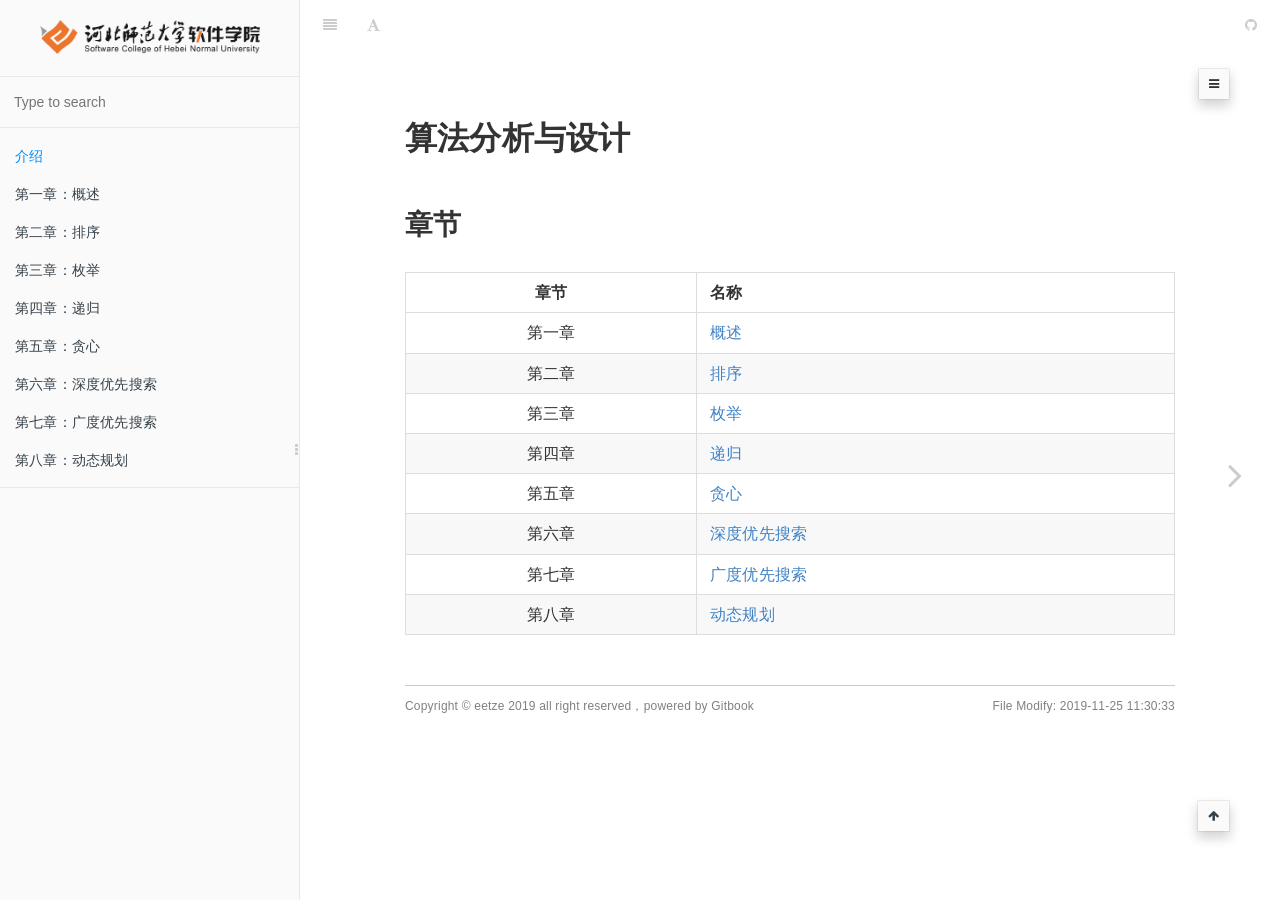
==== commit 95e21ea6: "add ch08 dp" ====
--- a/index.html
+++ b/index.html
@@ -241,6 +241,19 @@
             
         </li>
     
+        <li class="chapter " data-level="9" data-path="slides/ch08.html">
+            
+                <a href="slides/ch08.html">
+            
+                    
+                    第八章：动态规划
+            
+                </a>
+            
+
+            
+        </li>
+    
 
     
 
@@ -324,10 +337,14 @@
 <td style="text-align:center">&#x7B2C;&#x4E03;&#x7AE0;</td>
 <td style="text-align:left"><a href="slides/ch07.html">&#x5E7F;&#x5EA6;&#x4F18;&#x5148;&#x641C;&#x7D22;</a></td>
 </tr>
+<tr>
+<td style="text-align:center">&#x7B2C;&#x516B;&#x7AE0;</td>
+<td style="text-align:left"><a href="slides/ch08.html">&#x52A8;&#x6001;&#x89C4;&#x5212;</a></td>
+</tr>
 </tbody>
 </table>
 <footer class="page-footer"><span class="copyright">Copyright &#xA9; eetze 2019 all right reserved&#xFF0C;powered by Gitbook</span><span class="footer-modification">File Modify: 
-2019-11-07 15:58:56
+2019-11-25 11:30:33
 </span></footer>
                                 
                                 </section>
@@ -367,7 +384,7 @@
     <script>
         var gitbook = gitbook || [];
         gitbook.push(function() {
-            gitbook.page.hasChanged({"page":{"title":"介绍","level":"1","depth":0,"next":{"title":"第一章：概述","level":"2","depth":0,"path":"slides/ch01.md","ref":"slides/ch01.md","articles":[]},"dir":"ltr"},"config":{"plugins":["favicon","-sharing","folding-chapters","-highlight","prism","prism-themes","splitter","-lunr","-search","search-plus","github","anchor-navigation-ex","fancybox","insert-logo-link-style","mathjax","tbfed-pagefooter@^0.0.1","code","click-reveal","accordion","livereload"],"styles":{"website":"styles/website.css"},"pluginsConfig":{"tbfed-pagefooter":{"copyright":"Copyright © eetze 2019"},"prism":{"css":["prism-themes/themes/prism-ghcolors.css"],"lang":{"Java":"java","XML":"xml"}},"fancybox":{"helpers":{"buttons":{}}},"github":{"url":"https://github.com/edu2act/course-algorithm"},"livereload":{},"splitter":{},"accordion":{},"insert-logo-link-style":{"src":"images/logo.png","style":"background: none; width: 220px;","link":"http://github.com/edu2act","target":""},"code":{"copyButtons":true},"fontsettings":{"theme":"white","family":"sans","size":2},"folding-chapters":{},"click-reveal":{},"anchor-navigation-ex":{"associatedWithSummary":false,"showLevel":false,"multipleH1":false,"float":{"floatIcon":"fa fa-navicon","level1Icon":"","level2Icon":"","level3Icon":"","showLevelIcon":false},"mode":"float","pageTop":{"level1Icon":"","level2Icon":"","level3Icon":"","showLevelIcon":false},"printLog":false,"showGoTop":true},"favicon":{"shortcut":"images/favicon.ico","bookmark":"images/favicon.ico","appleTouch":"images/apple-touch-icon.png","appleTouchMore":{"120x120":"images/apple-touch-icon-120x120.png","180x180":"images/apple-touch-icon-180x180.png"}},"prism-themes":{},"mathjax":{"forceSVG":false,"version":"2.6-latest"},"theme-default":{"showLevel":false,"styles":{"website":"styles/website.css","pdf":"styles/pdf.css","epub":"styles/epub.css","mobi":"styles/mobi.css","ebook":"styles/ebook.css","print":"styles/print.css"}},"search-plus":{}},"theme":"default","author":"Eetze","pdf":{"pageNumbers":true,"fontSize":12,"fontFamily":"Arial","paperSize":"a4","chapterMark":"pagebreak","pageBreaksBefore":"/","margin":{"right":62,"left":62,"top":56,"bottom":56}},"structure":{"langs":"LANGS.md","readme":"README.md","glossary":"GLOSSARY.md","summary":"SUMMARY.md"},"variables":{},"title":"算法分析与设计","language":"zh-hans","gitbook":">=3.0.0","description":"算法分析与设计"},"file":{"path":"README.md","mtime":"2019-11-07T07:58:56.449Z","type":"markdown"},"gitbook":{"version":"3.0.0","time":"2019-11-07T06:11:26.371Z"},"basePath":".","book":{"language":""}});
+            gitbook.page.hasChanged({"page":{"title":"介绍","level":"1","depth":0,"next":{"title":"第一章：概述","level":"2","depth":0,"path":"slides/ch01.md","ref":"slides/ch01.md","articles":[]},"dir":"ltr"},"config":{"plugins":["favicon","-sharing","folding-chapters","-highlight","prism","prism-themes","splitter","-lunr","-search","search-plus","github","anchor-navigation-ex","fancybox","insert-logo-link-style","mathjax","tbfed-pagefooter@^0.0.1","code","click-reveal","accordion","livereload"],"styles":{"website":"styles/website.css"},"pluginsConfig":{"tbfed-pagefooter":{"copyright":"Copyright © eetze 2019"},"prism":{"css":["prism-themes/themes/prism-ghcolors.css"],"lang":{"Java":"java","XML":"xml"}},"fancybox":{"helpers":{"buttons":{}}},"github":{"url":"https://github.com/edu2act/course-algorithm"},"livereload":{},"splitter":{},"accordion":{},"insert-logo-link-style":{"src":"images/logo.png","style":"background: none; width: 220px;","link":"http://github.com/edu2act","target":""},"code":{"copyButtons":true},"fontsettings":{"theme":"white","family":"sans","size":2},"folding-chapters":{},"click-reveal":{},"anchor-navigation-ex":{"associatedWithSummary":false,"showLevel":false,"multipleH1":false,"float":{"floatIcon":"fa fa-navicon","level1Icon":"","level2Icon":"","level3Icon":"","showLevelIcon":false},"mode":"float","pageTop":{"level1Icon":"","level2Icon":"","level3Icon":"","showLevelIcon":false},"printLog":false,"showGoTop":true},"favicon":{"shortcut":"images/favicon.ico","bookmark":"images/favicon.ico","appleTouch":"images/apple-touch-icon.png","appleTouchMore":{"120x120":"images/apple-touch-icon-120x120.png","180x180":"images/apple-touch-icon-180x180.png"}},"prism-themes":{},"mathjax":{"forceSVG":false,"version":"2.6-latest"},"theme-default":{"showLevel":false,"styles":{"website":"styles/website.css","pdf":"styles/pdf.css","epub":"styles/epub.css","mobi":"styles/mobi.css","ebook":"styles/ebook.css","print":"styles/print.css"}},"search-plus":{}},"theme":"default","author":"Eetze","pdf":{"pageNumbers":true,"fontSize":12,"fontFamily":"Arial","paperSize":"a4","chapterMark":"pagebreak","pageBreaksBefore":"/","margin":{"right":62,"left":62,"top":56,"bottom":56}},"structure":{"langs":"LANGS.md","readme":"README.md","glossary":"GLOSSARY.md","summary":"SUMMARY.md"},"variables":{},"title":"算法分析与设计","language":"zh-hans","gitbook":">=3.0.0","description":"算法分析与设计"},"file":{"path":"README.md","mtime":"2019-11-25T03:30:33.578Z","type":"markdown"},"gitbook":{"version":"3.0.0","time":"2019-11-28T13:34:07.266Z"},"basePath":".","book":{"language":""}});
         });
     </script>
 </div>
